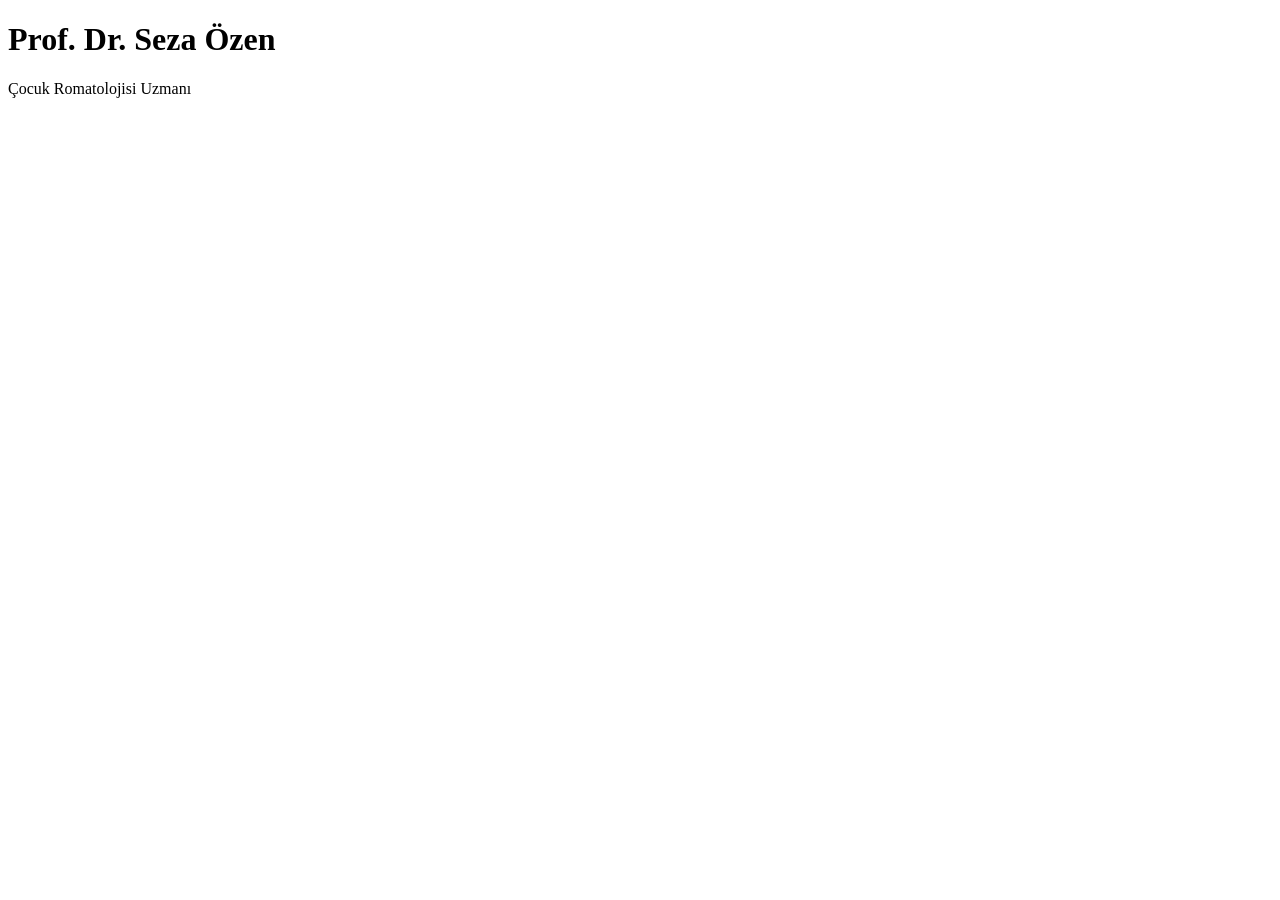
==== index.html @ f3073b83 "Rename index to index.html" ====
<!DOCTYPE html>
<html lang="tr">
<head>
  <meta charset="UTF-8">
  <meta name="viewport" content="width=device-width, initial-scale=1.0">
  <title>Prof. Dr. Seza Özen</title>
</head>
<body>
  <h1>Prof. Dr. Seza Özen</h1>
  <p>Çocuk Romatolojisi Uzmanı</p>
</body>
</html>
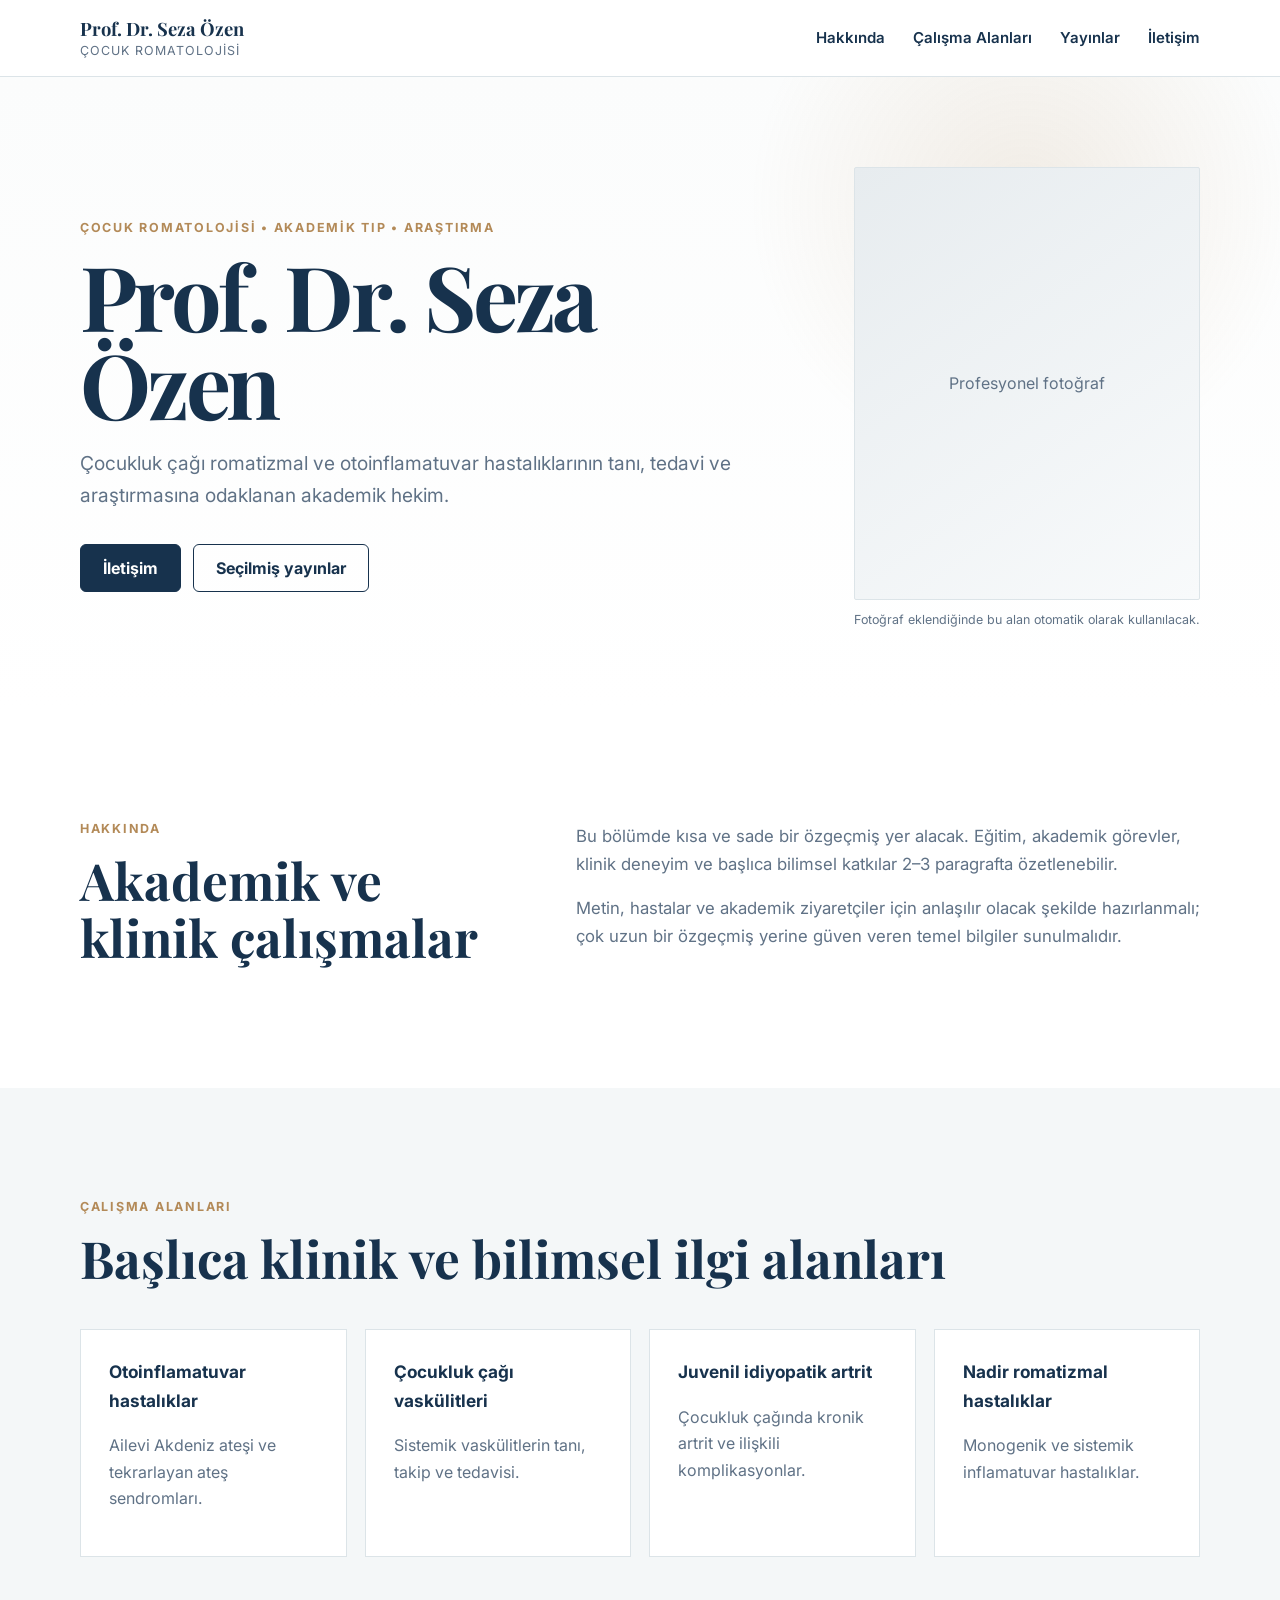
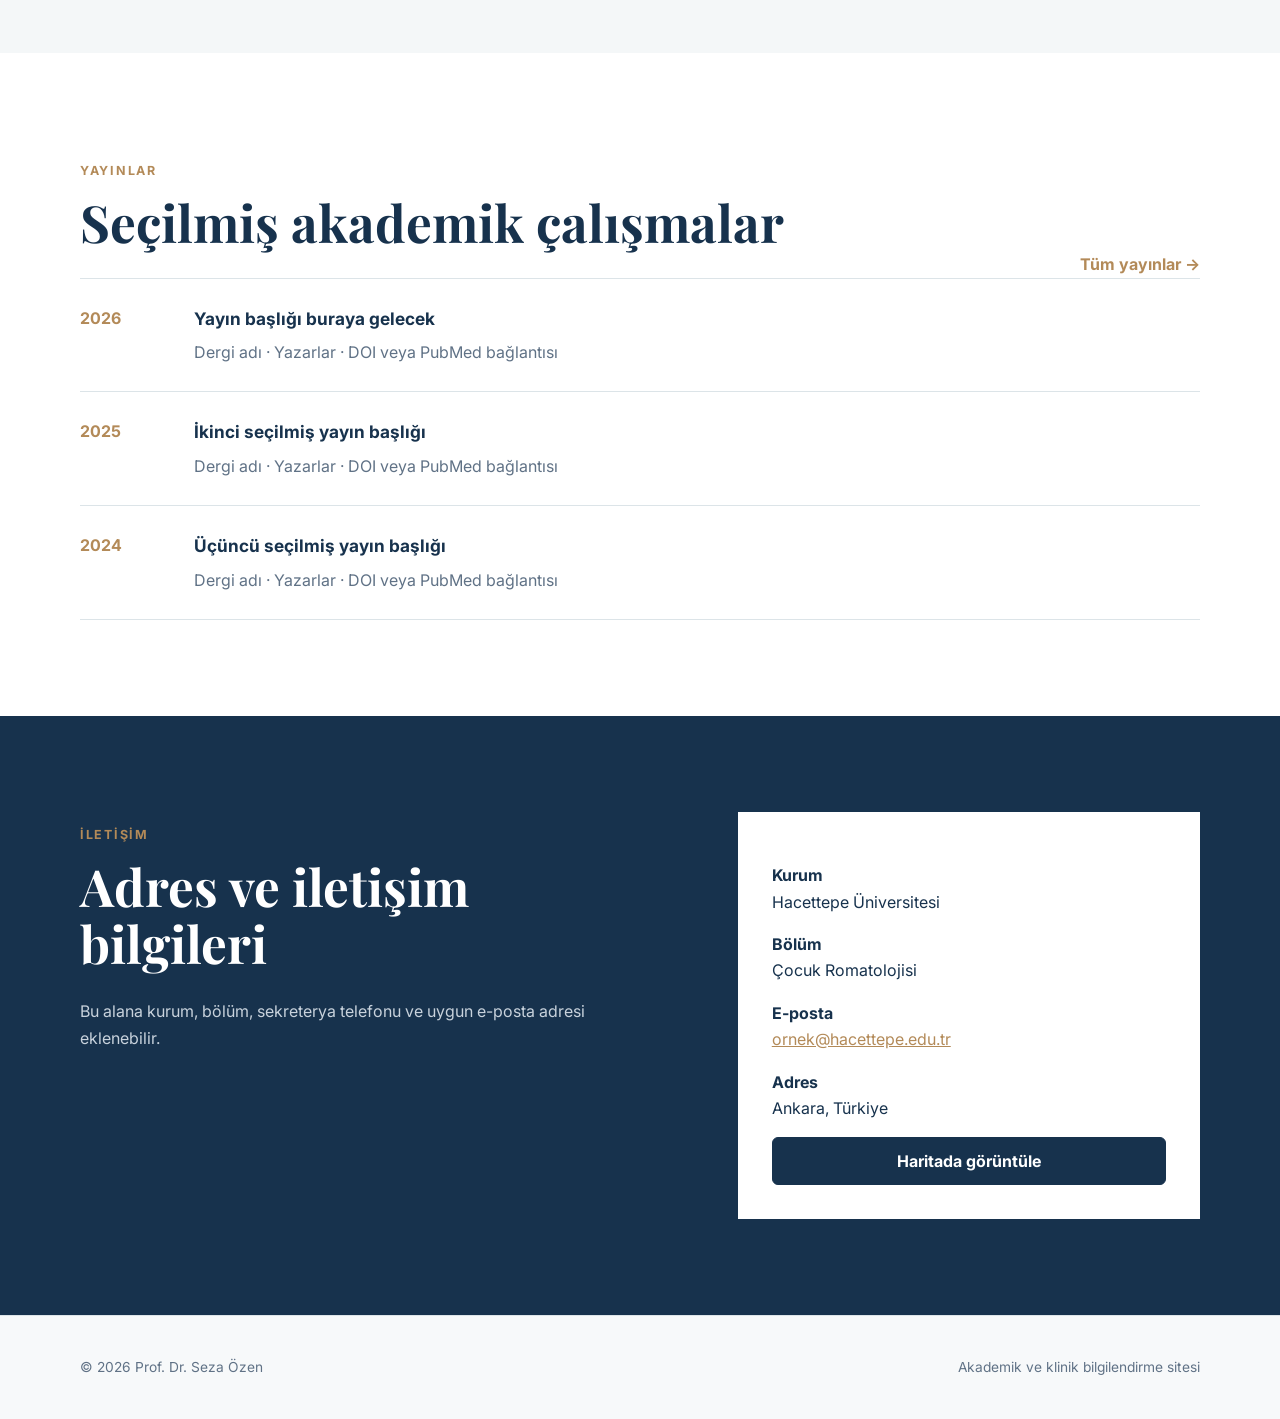
==== commit cfa40af1: "Add files via upload" ====
--- a/index.html
+++ b/index.html
@@ -1,12 +1,167 @@
 <!DOCTYPE html>
 <html lang="tr">
 <head>
-  <meta charset="UTF-8">
-  <meta name="viewport" content="width=device-width, initial-scale=1.0">
-  <title>Prof. Dr. Seza Özen</title>
+  <meta charset="UTF-8" />
+  <meta name="viewport" content="width=device-width, initial-scale=1.0" />
+  <meta name="description" content="Prof. Dr. Seza Özen - Çocuk Romatolojisi" />
+  <title>Prof. Dr. Seza Özen | Çocuk Romatolojisi</title>
+  <link rel="preconnect" href="https://fonts.googleapis.com">
+  <link rel="preconnect" href="https://fonts.gstatic.com" crossorigin>
+  <link href="https://fonts.googleapis.com/css2?family=Inter:wght@400;500;600;700&family=Playfair+Display:wght@600;700&display=swap" rel="stylesheet">
+  <link rel="stylesheet" href="style.css" />
 </head>
 <body>
-  <h1>Prof. Dr. Seza Özen</h1>
-  <p>Çocuk Romatolojisi Uzmanı</p>
+  <header class="site-header">
+    <div class="container nav-wrap">
+      <a class="brand" href="#top">
+        <span class="brand-name">Prof. Dr. Seza Özen</span>
+        <span class="brand-sub">Çocuk Romatolojisi</span>
+      </a>
+
+      <button class="menu-button" aria-label="Menüyü aç" aria-expanded="false">☰</button>
+
+      <nav class="main-nav" aria-label="Ana menü">
+        <a href="#hakkinda">Hakkında</a>
+        <a href="#alanlar">Çalışma Alanları</a>
+        <a href="#yayinlar">Yayınlar</a>
+        <a href="#iletisim">İletişim</a>
+      </nav>
+    </div>
+  </header>
+
+  <main id="top">
+    <section class="hero">
+      <div class="container hero-grid">
+        <div class="hero-copy">
+          <p class="eyebrow">Çocuk Romatolojisi • Akademik Tıp • Araştırma</p>
+          <h1>Prof. Dr. Seza Özen</h1>
+          <p class="lead">
+            Çocukluk çağı romatizmal ve otoinflamatuvar hastalıklarının tanı, tedavi ve araştırmasına odaklanan akademik hekim.
+          </p>
+          <div class="hero-actions">
+            <a class="button primary" href="#iletisim">İletişim</a>
+            <a class="button secondary" href="#yayinlar">Seçilmiş yayınlar</a>
+          </div>
+        </div>
+
+        <div class="portrait-card">
+          <div class="portrait-placeholder">
+            <span>Profesyonel fotoğraf</span>
+          </div>
+          <p class="photo-note">Fotoğraf eklendiğinde bu alan otomatik olarak kullanılacak.</p>
+        </div>
+      </div>
+    </section>
+
+    <section class="section" id="hakkinda">
+      <div class="container two-column">
+        <div>
+          <p class="section-label">Hakkında</p>
+          <h2>Akademik ve klinik çalışmalar</h2>
+        </div>
+        <div class="prose">
+          <p>
+            Bu bölümde kısa ve sade bir özgeçmiş yer alacak. Eğitim, akademik görevler,
+            klinik deneyim ve başlıca bilimsel katkılar 2–3 paragrafta özetlenebilir.
+          </p>
+          <p>
+            Metin, hastalar ve akademik ziyaretçiler için anlaşılır olacak şekilde hazırlanmalı;
+            çok uzun bir özgeçmiş yerine güven veren temel bilgiler sunulmalıdır.
+          </p>
+        </div>
+      </div>
+    </section>
+
+    <section class="section soft" id="alanlar">
+      <div class="container">
+        <p class="section-label">Çalışma Alanları</p>
+        <h2>Başlıca klinik ve bilimsel ilgi alanları</h2>
+
+        <div class="card-grid">
+          <article class="info-card">
+            <h3>Otoinflamatuvar hastalıklar</h3>
+            <p>Ailevi Akdeniz ateşi ve tekrarlayan ateş sendromları.</p>
+          </article>
+          <article class="info-card">
+            <h3>Çocukluk çağı vaskülitleri</h3>
+            <p>Sistemik vaskülitlerin tanı, takip ve tedavisi.</p>
+          </article>
+          <article class="info-card">
+            <h3>Juvenil idiyopatik artrit</h3>
+            <p>Çocukluk çağında kronik artrit ve ilişkili komplikasyonlar.</p>
+          </article>
+          <article class="info-card">
+            <h3>Nadir romatizmal hastalıklar</h3>
+            <p>Monogenik ve sistemik inflamatuvar hastalıklar.</p>
+          </article>
+        </div>
+      </div>
+    </section>
+
+    <section class="section" id="yayinlar">
+      <div class="container">
+        <div class="section-heading-row">
+          <div>
+            <p class="section-label">Yayınlar</p>
+            <h2>Seçilmiş akademik çalışmalar</h2>
+          </div>
+          <a class="text-link" href="#" aria-label="Tüm yayınlar bağlantısı">Tüm yayınlar →</a>
+        </div>
+
+        <div class="publication-list">
+          <article class="publication">
+            <p class="pub-year">2026</p>
+            <div>
+              <h3>Yayın başlığı buraya gelecek</h3>
+              <p>Dergi adı · Yazarlar · DOI veya PubMed bağlantısı</p>
+            </div>
+          </article>
+          <article class="publication">
+            <p class="pub-year">2025</p>
+            <div>
+              <h3>İkinci seçilmiş yayın başlığı</h3>
+              <p>Dergi adı · Yazarlar · DOI veya PubMed bağlantısı</p>
+            </div>
+          </article>
+          <article class="publication">
+            <p class="pub-year">2024</p>
+            <div>
+              <h3>Üçüncü seçilmiş yayın başlığı</h3>
+              <p>Dergi adı · Yazarlar · DOI veya PubMed bağlantısı</p>
+            </div>
+          </article>
+        </div>
+      </div>
+    </section>
+
+    <section class="section contact-section" id="iletisim">
+      <div class="container contact-grid">
+        <div>
+          <p class="section-label">İletişim</p>
+          <h2>Adres ve iletişim bilgileri</h2>
+          <p class="contact-intro">
+            Bu alana kurum, bölüm, sekreterya telefonu ve uygun e-posta adresi eklenebilir.
+          </p>
+        </div>
+
+        <div class="contact-card">
+          <p><strong>Kurum</strong><br>Hacettepe Üniversitesi</p>
+          <p><strong>Bölüm</strong><br>Çocuk Romatolojisi</p>
+          <p><strong>E-posta</strong><br><a href="mailto:ornek@hacettepe.edu.tr">ornek@hacettepe.edu.tr</a></p>
+          <p><strong>Adres</strong><br>Ankara, Türkiye</p>
+          <a class="button primary full" href="#">Haritada görüntüle</a>
+        </div>
+      </div>
+    </section>
+  </main>
+
+  <footer class="site-footer">
+    <div class="container footer-wrap">
+      <p>© <span id="year"></span> Prof. Dr. Seza Özen</p>
+      <p>Akademik ve klinik bilgilendirme sitesi</p>
+    </div>
+  </footer>
+
+  <script src="script.js"></script>
 </body>
 </html>
--- a/style.css
+++ b/style.css
@@ -0,0 +1,400 @@
+:root {
+  --ink: #17324d;
+  --muted: #607286;
+  --accent: #b38a58;
+  --surface: #f4f7f8;
+  --white: #ffffff;
+  --line: #dce4e8;
+  --max-width: 1120px;
+}
+
+* {
+  box-sizing: border-box;
+}
+
+html {
+  scroll-behavior: smooth;
+}
+
+body {
+  margin: 0;
+  color: var(--ink);
+  background: var(--white);
+  font-family: "Inter", sans-serif;
+  line-height: 1.65;
+}
+
+a {
+  color: inherit;
+}
+
+.container {
+  width: min(calc(100% - 40px), var(--max-width));
+  margin-inline: auto;
+}
+
+.site-header {
+  position: sticky;
+  top: 0;
+  z-index: 100;
+  background: rgba(255,255,255,.94);
+  border-bottom: 1px solid var(--line);
+  backdrop-filter: blur(12px);
+}
+
+.nav-wrap {
+  min-height: 76px;
+  display: flex;
+  align-items: center;
+  justify-content: space-between;
+  gap: 24px;
+}
+
+.brand {
+  text-decoration: none;
+  display: flex;
+  flex-direction: column;
+  line-height: 1.15;
+}
+
+.brand-name {
+  font-family: "Playfair Display", serif;
+  font-size: 1.15rem;
+  font-weight: 700;
+}
+
+.brand-sub {
+  margin-top: 5px;
+  color: var(--muted);
+  font-size: .78rem;
+  letter-spacing: .08em;
+  text-transform: uppercase;
+}
+
+.main-nav {
+  display: flex;
+  gap: 28px;
+}
+
+.main-nav a {
+  text-decoration: none;
+  font-size: .94rem;
+  font-weight: 600;
+}
+
+.main-nav a:hover {
+  color: var(--accent);
+}
+
+.menu-button {
+  display: none;
+  border: 0;
+  background: transparent;
+  color: var(--ink);
+  font-size: 1.5rem;
+  cursor: pointer;
+}
+
+.hero {
+  padding: 90px 0 80px;
+  background:
+    radial-gradient(circle at 80% 20%, rgba(179,138,88,.14), transparent 24%),
+    linear-gradient(180deg, #fbfcfc 0%, #ffffff 100%);
+}
+
+.hero-grid {
+  display: grid;
+  grid-template-columns: 1.3fr .7fr;
+  align-items: center;
+  gap: 72px;
+}
+
+.eyebrow,
+.section-label {
+  color: var(--accent);
+  font-weight: 700;
+  font-size: .78rem;
+  letter-spacing: .14em;
+  text-transform: uppercase;
+}
+
+h1, h2, h3 {
+  margin-top: 0;
+}
+
+h1, h2 {
+  font-family: "Playfair Display", serif;
+}
+
+h1 {
+  max-width: 750px;
+  margin-bottom: 22px;
+  font-size: clamp(3rem, 7vw, 5.8rem);
+  line-height: .98;
+  letter-spacing: -.04em;
+}
+
+h2 {
+  margin-bottom: 26px;
+  font-size: clamp(2rem, 4vw, 3.2rem);
+  line-height: 1.12;
+}
+
+h3 {
+  font-size: 1.08rem;
+}
+
+.lead {
+  max-width: 700px;
+  color: var(--muted);
+  font-size: 1.2rem;
+}
+
+.hero-actions {
+  display: flex;
+  flex-wrap: wrap;
+  gap: 12px;
+  margin-top: 32px;
+}
+
+.button {
+  display: inline-flex;
+  align-items: center;
+  justify-content: center;
+  min-height: 48px;
+  padding: 0 22px;
+  border: 1px solid var(--ink);
+  border-radius: 6px;
+  text-decoration: none;
+  font-weight: 700;
+}
+
+.button.primary {
+  color: var(--white);
+  background: var(--ink);
+}
+
+.button.secondary {
+  background: transparent;
+}
+
+.button:hover {
+  transform: translateY(-1px);
+}
+
+.button.full {
+  width: 100%;
+}
+
+.portrait-card {
+  max-width: 360px;
+  margin-left: auto;
+}
+
+.portrait-placeholder {
+  aspect-ratio: 4 / 5;
+  display: grid;
+  place-items: center;
+  color: var(--muted);
+  background:
+    linear-gradient(145deg, #e7ecef, #f8fafb);
+  border: 1px solid var(--line);
+  border-radius: 2px;
+}
+
+.photo-note {
+  margin: 10px 0 0;
+  color: var(--muted);
+  font-size: .78rem;
+}
+
+.section {
+  padding: 96px 0;
+}
+
+.section.soft {
+  background: var(--surface);
+}
+
+.two-column {
+  display: grid;
+  grid-template-columns: .8fr 1.2fr;
+  gap: 80px;
+}
+
+.prose {
+  color: var(--muted);
+  font-size: 1.05rem;
+}
+
+.card-grid {
+  display: grid;
+  grid-template-columns: repeat(4, 1fr);
+  gap: 18px;
+  margin-top: 42px;
+}
+
+.info-card {
+  min-height: 220px;
+  padding: 28px;
+  background: var(--white);
+  border: 1px solid var(--line);
+}
+
+.info-card p {
+  color: var(--muted);
+}
+
+.section-heading-row {
+  display: flex;
+  align-items: end;
+  justify-content: space-between;
+  gap: 24px;
+}
+
+.text-link {
+  color: var(--accent);
+  font-weight: 700;
+  text-decoration: none;
+}
+
+.publication-list {
+  border-top: 1px solid var(--line);
+}
+
+.publication {
+  display: grid;
+  grid-template-columns: 90px 1fr;
+  gap: 24px;
+  padding: 26px 0;
+  border-bottom: 1px solid var(--line);
+}
+
+.publication h3 {
+  margin-bottom: 6px;
+}
+
+.publication p {
+  margin: 0;
+  color: var(--muted);
+}
+
+.pub-year {
+  color: var(--accent) !important;
+  font-weight: 700;
+}
+
+.contact-section {
+  background: var(--ink);
+  color: var(--white);
+}
+
+.contact-grid {
+  display: grid;
+  grid-template-columns: 1fr .8fr;
+  gap: 80px;
+  align-items: start;
+}
+
+.contact-intro {
+  max-width: 600px;
+  color: #c8d2dc;
+}
+
+.contact-card {
+  padding: 34px;
+  color: var(--ink);
+  background: var(--white);
+}
+
+.contact-card a:not(.button) {
+  color: var(--accent);
+}
+
+.site-footer {
+  padding: 26px 0;
+  color: var(--muted);
+  background: #f7f9fa;
+  border-top: 1px solid var(--line);
+  font-size: .86rem;
+}
+
+.footer-wrap {
+  display: flex;
+  justify-content: space-between;
+  gap: 20px;
+}
+
+@media (max-width: 860px) {
+  .menu-button {
+    display: block;
+  }
+
+  .main-nav {
+    position: absolute;
+    top: 76px;
+    left: 0;
+    right: 0;
+    display: none;
+    flex-direction: column;
+    gap: 0;
+    padding: 12px 20px 20px;
+    background: var(--white);
+    border-bottom: 1px solid var(--line);
+  }
+
+  .main-nav.open {
+    display: flex;
+  }
+
+  .main-nav a {
+    padding: 12px 0;
+  }
+
+  .hero-grid,
+  .two-column,
+  .contact-grid {
+    grid-template-columns: 1fr;
+    gap: 42px;
+  }
+
+  .portrait-card {
+    width: 100%;
+    max-width: 420px;
+    margin: 0;
+  }
+
+  .card-grid {
+    grid-template-columns: repeat(2, 1fr);
+  }
+}
+
+@media (max-width: 560px) {
+  .container {
+    width: min(calc(100% - 28px), var(--max-width));
+  }
+
+  .hero,
+  .section {
+    padding: 68px 0;
+  }
+
+  h1 {
+    font-size: 3.1rem;
+  }
+
+  .card-grid {
+    grid-template-columns: 1fr;
+  }
+
+  .section-heading-row,
+  .footer-wrap {
+    align-items: flex-start;
+    flex-direction: column;
+  }
+
+  .publication {
+    grid-template-columns: 1fr;
+    gap: 8px;
+  }
+}
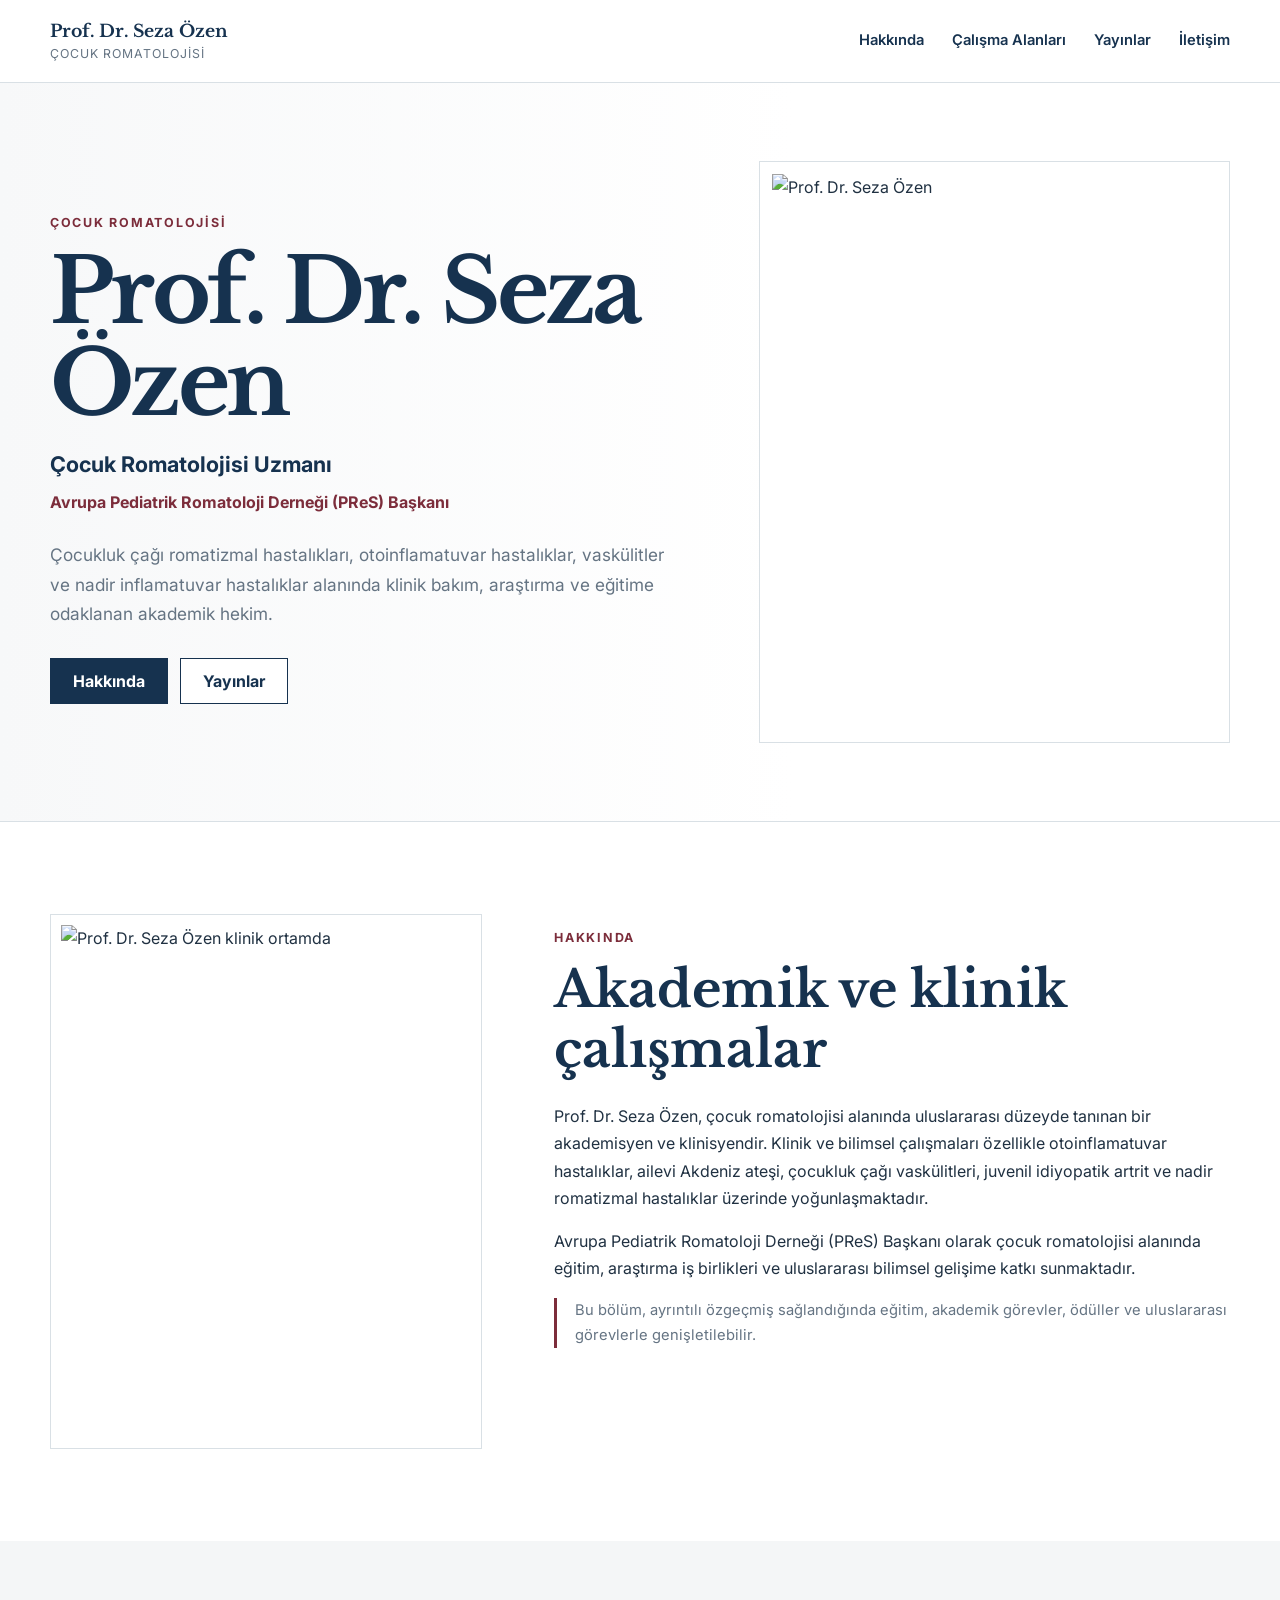
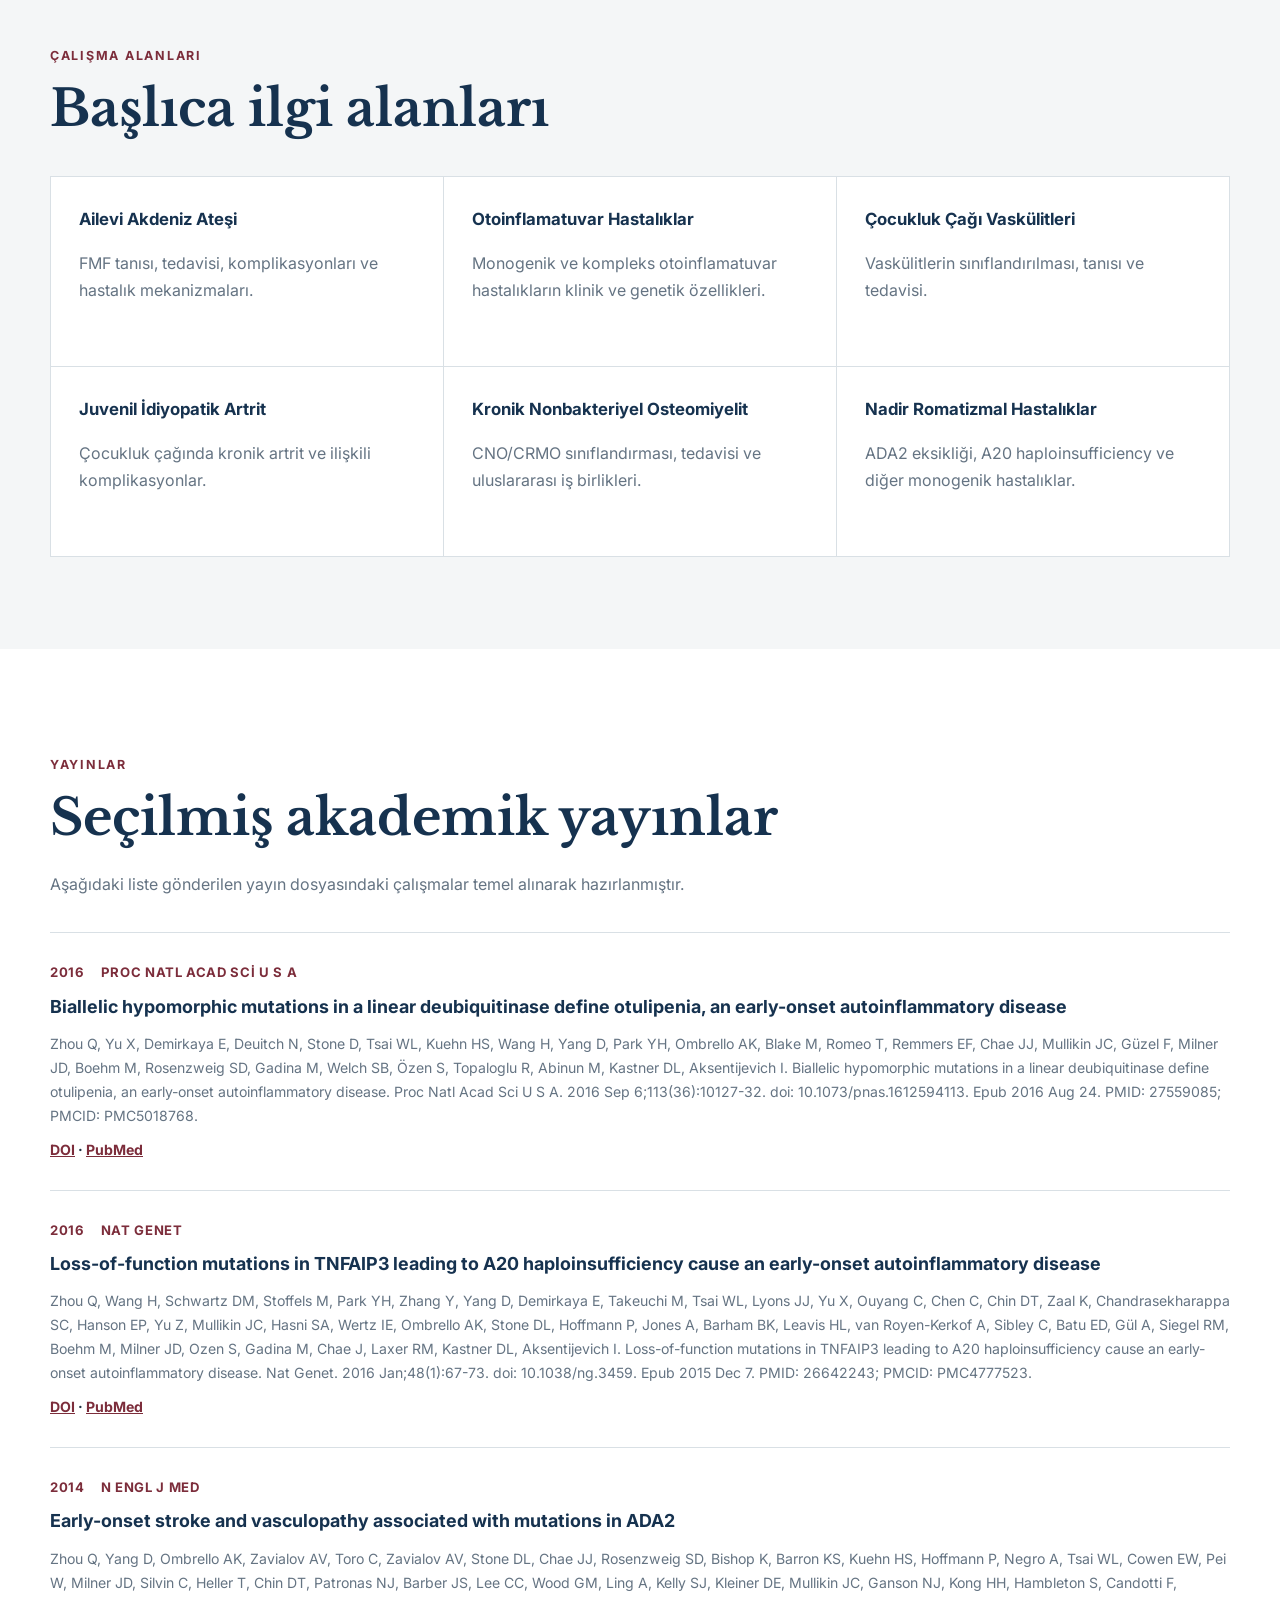
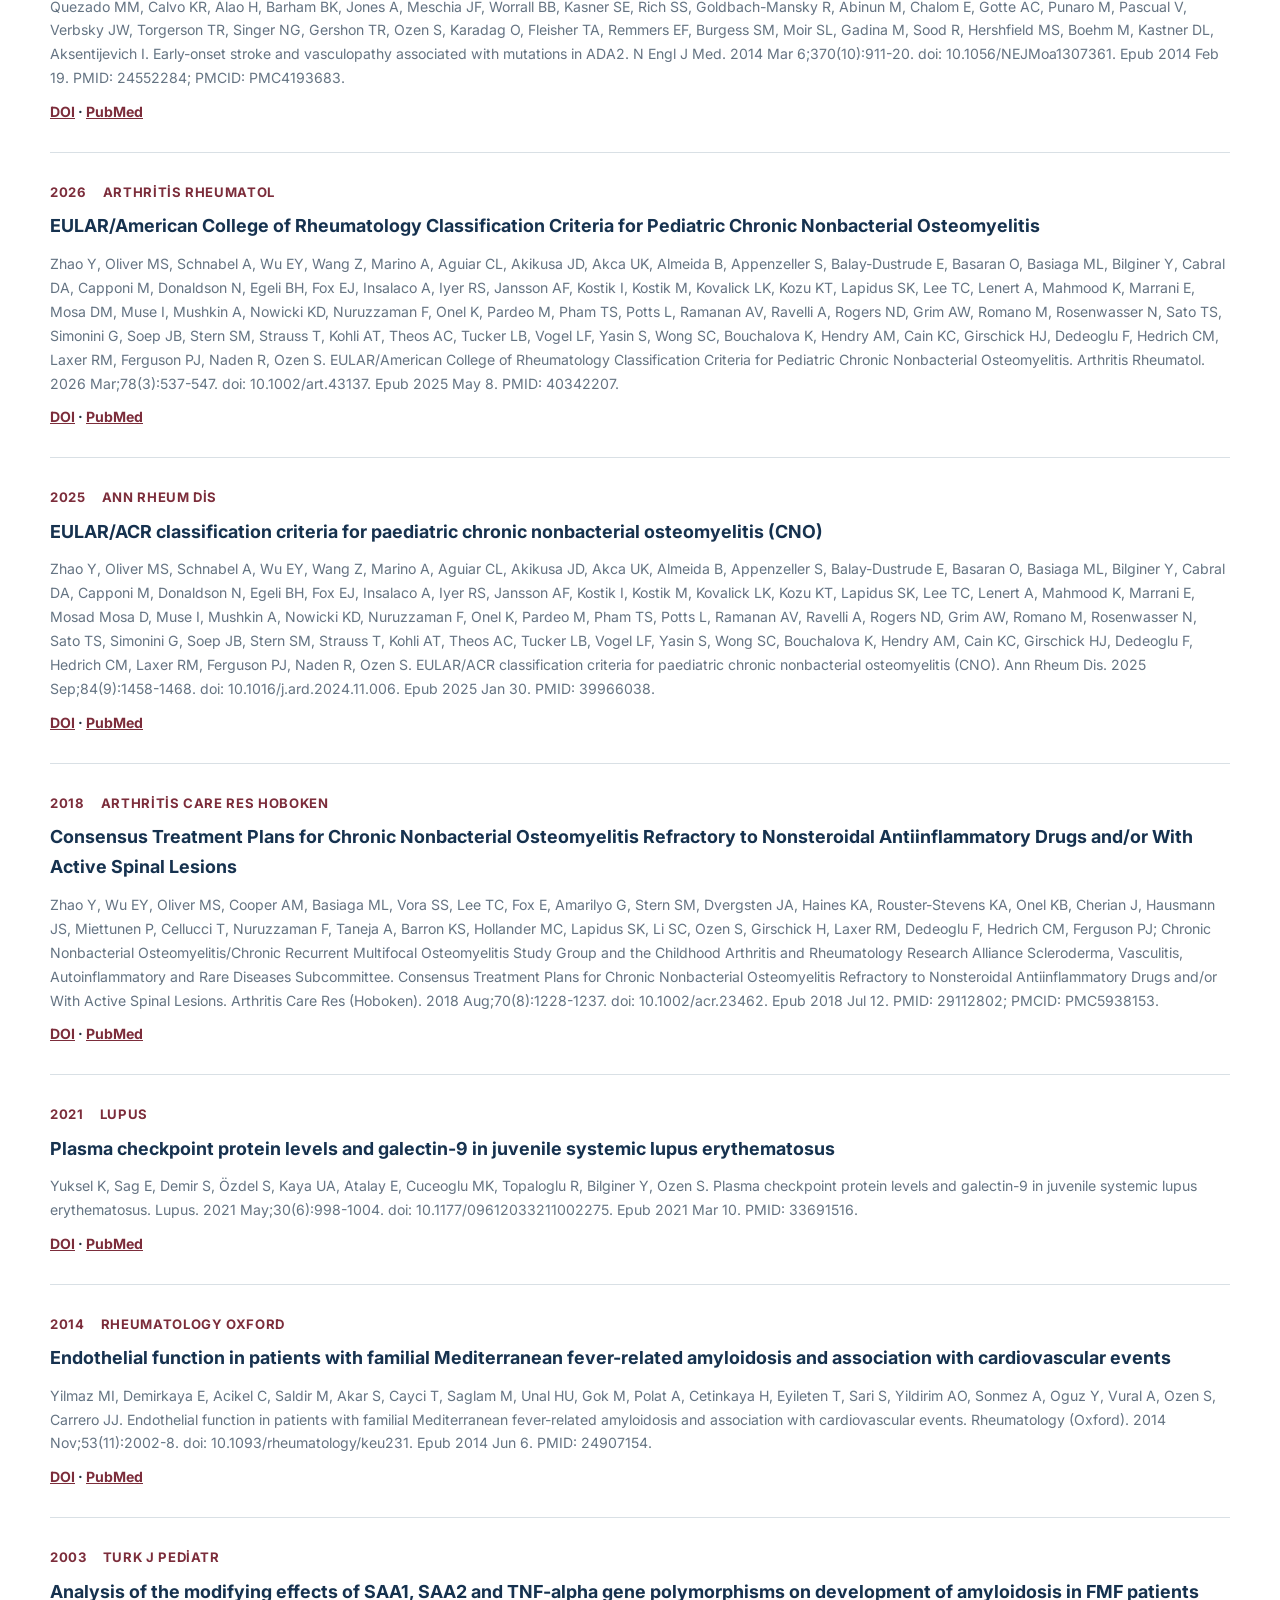
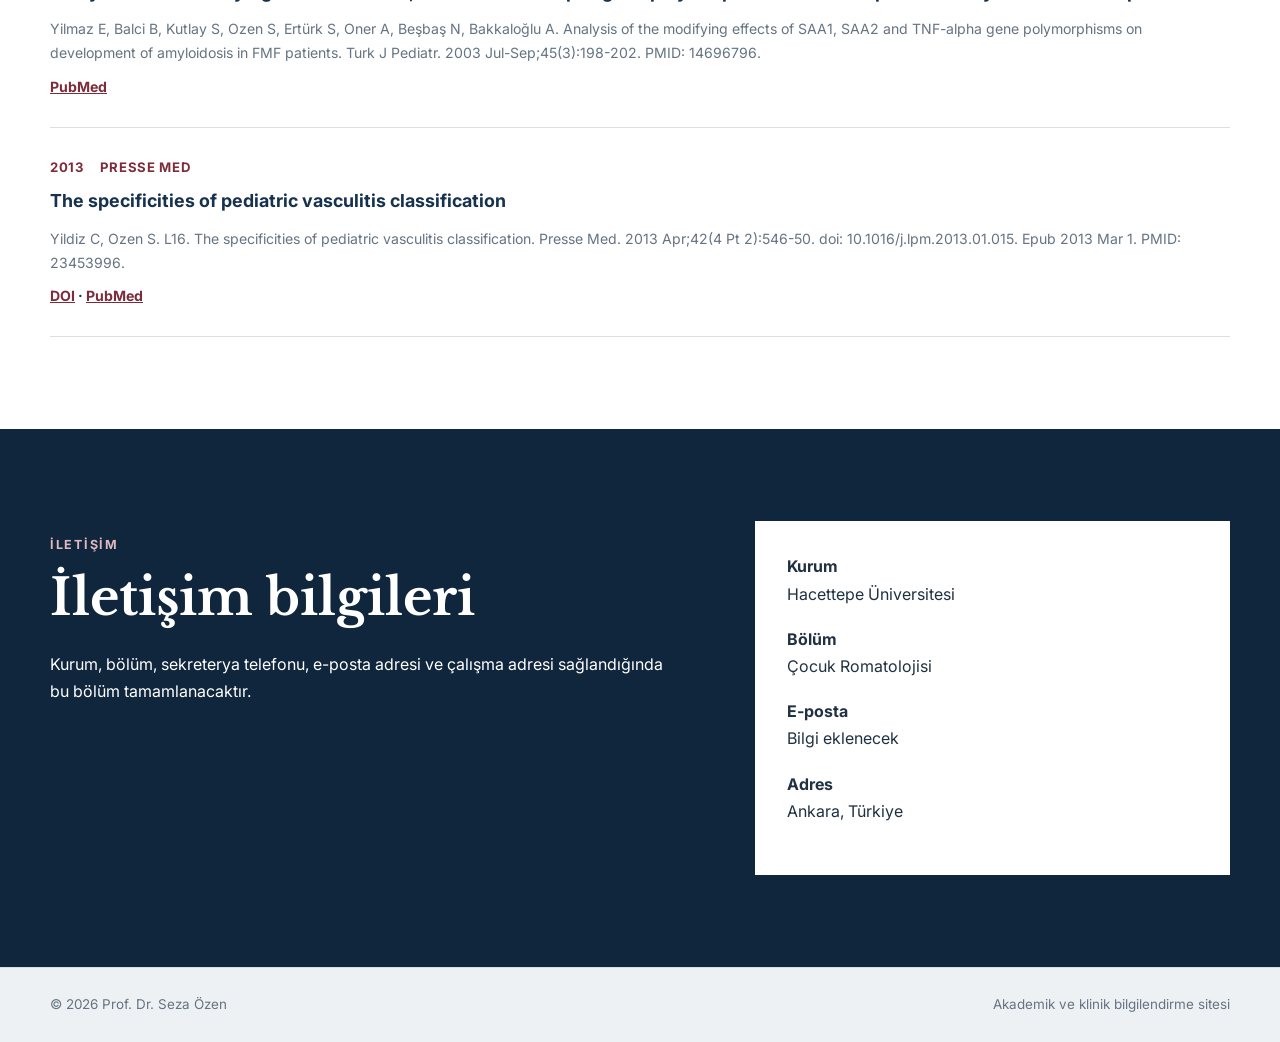
==== commit 9648be67: "Add files via upload" ====
--- a/index.html
+++ b/index.html
@@ -1,26 +1,23 @@
 <!DOCTYPE html>
 <html lang="tr">
 <head>
-  <meta charset="UTF-8" />
-  <meta name="viewport" content="width=device-width, initial-scale=1.0" />
-  <meta name="description" content="Prof. Dr. Seza Özen - Çocuk Romatolojisi" />
-  <title>Prof. Dr. Seza Özen | Çocuk Romatolojisi</title>
+  <meta charset="UTF-8">
+  <meta name="viewport" content="width=device-width, initial-scale=1.0">
+  <meta name="description" content="Prof. Dr. Seza Özen - Çocuk Romatolojisi Uzmanı ve Avrupa Pediatrik Romatoloji Derneği (PReS) Başkanı.">
+  <title>Prof. Dr. Seza Özen</title>
   <link rel="preconnect" href="https://fonts.googleapis.com">
   <link rel="preconnect" href="https://fonts.gstatic.com" crossorigin>
-  <link href="https://fonts.googleapis.com/css2?family=Inter:wght@400;500;600;700&family=Playfair+Display:wght@600;700&display=swap" rel="stylesheet">
-  <link rel="stylesheet" href="style.css" />
+  <link href="https://fonts.googleapis.com/css2?family=Inter:wght@400;500;600;700&family=Libre+Baskerville:wght@400;700&display=swap" rel="stylesheet">
+  <link rel="stylesheet" href="style.css">
 </head>
 <body>
   <header class="site-header">
-    <div class="container nav-wrap">
-      <a class="brand" href="#top">
-        <span class="brand-name">Prof. Dr. Seza Özen</span>
-        <span class="brand-sub">Çocuk Romatolojisi</span>
+    <div class="container header-inner">
+      <a class="site-name" href="#top">
+        <strong>Prof. Dr. Seza Özen</strong>
+        <span>Çocuk Romatolojisi</span>
       </a>
-
-      <button class="menu-button" aria-label="Menüyü aç" aria-expanded="false">☰</button>
-
-      <nav class="main-nav" aria-label="Ana menü">
+      <nav class="nav" aria-label="Ana menü">
         <a href="#hakkinda">Hakkında</a>
         <a href="#alanlar">Çalışma Alanları</a>
         <a href="#yayinlar">Yayınlar</a>
@@ -33,135 +30,207 @@
     <section class="hero">
       <div class="container hero-grid">
         <div class="hero-copy">
-          <p class="eyebrow">Çocuk Romatolojisi • Akademik Tıp • Araştırma</p>
+          <p class="kicker">Çocuk Romatolojisi</p>
           <h1>Prof. Dr. Seza Özen</h1>
-          <p class="lead">
-            Çocukluk çağı romatizmal ve otoinflamatuvar hastalıklarının tanı, tedavi ve araştırmasına odaklanan akademik hekim.
-          </p>
-          <div class="hero-actions">
-            <a class="button primary" href="#iletisim">İletişim</a>
-            <a class="button secondary" href="#yayinlar">Seçilmiş yayınlar</a>
+          <p class="hero-title">Çocuk Romatolojisi Uzmanı</p>
+          <p class="hero-role">Avrupa Pediatrik Romatoloji Derneği (PReS) Başkanı</p>
+          <p class="hero-text">
+            Çocukluk çağı romatizmal hastalıkları, otoinflamatuvar hastalıklar,
+            vaskülitler ve nadir inflamatuvar hastalıklar alanında klinik bakım,
+            araştırma ve eğitime odaklanan akademik hekim.
+          </p>
+          <div class="hero-links">
+            <a class="button primary" href="#hakkinda">Hakkında</a>
+            <a class="button secondary" href="#yayinlar">Yayınlar</a>
           </div>
         </div>
-
-        <div class="portrait-card">
-          <div class="portrait-placeholder">
-            <span>Profesyonel fotoğraf</span>
-          </div>
-          <p class="photo-note">Fotoğraf eklendiğinde bu alan otomatik olarak kullanılacak.</p>
+        <div class="hero-image-wrap">
+          <img src="assets/seza-ozen-portrait.jpg" alt="Prof. Dr. Seza Özen" class="hero-image">
         </div>
       </div>
     </section>
 
     <section class="section" id="hakkinda">
-      <div class="container two-column">
+      <div class="container about-grid">
+        <div class="about-image-wrap">
+          <img src="assets/seza-ozen-about.jpg" alt="Prof. Dr. Seza Özen klinik ortamda" class="about-image">
+        </div>
         <div>
           <p class="section-label">Hakkında</p>
           <h2>Akademik ve klinik çalışmalar</h2>
-        </div>
-        <div class="prose">
           <p>
-            Bu bölümde kısa ve sade bir özgeçmiş yer alacak. Eğitim, akademik görevler,
-            klinik deneyim ve başlıca bilimsel katkılar 2–3 paragrafta özetlenebilir.
+            Prof. Dr. Seza Özen, çocuk romatolojisi alanında uluslararası düzeyde
+            tanınan bir akademisyen ve klinisyendir. Klinik ve bilimsel çalışmaları
+            özellikle otoinflamatuvar hastalıklar, ailevi Akdeniz ateşi, çocukluk
+            çağı vaskülitleri, juvenil idiyopatik artrit ve nadir romatizmal
+            hastalıklar üzerinde yoğunlaşmaktadır.
           </p>
           <p>
-            Metin, hastalar ve akademik ziyaretçiler için anlaşılır olacak şekilde hazırlanmalı;
-            çok uzun bir özgeçmiş yerine güven veren temel bilgiler sunulmalıdır.
-          </p>
-        </div>
-      </div>
-    </section>
-
-    <section class="section soft" id="alanlar">
+            Avrupa Pediatrik Romatoloji Derneği (PReS) Başkanı olarak çocuk
+            romatolojisi alanında eğitim, araştırma iş birlikleri ve uluslararası
+            bilimsel gelişime katkı sunmaktadır.
+          </p>
+          <p class="note">
+            Bu bölüm, ayrıntılı özgeçmiş sağlandığında eğitim, akademik görevler,
+            ödüller ve uluslararası görevlerle genişletilebilir.
+          </p>
+        </div>
+      </div>
+    </section>
+
+    <section class="section muted" id="alanlar">
       <div class="container">
         <p class="section-label">Çalışma Alanları</p>
-        <h2>Başlıca klinik ve bilimsel ilgi alanları</h2>
-
-        <div class="card-grid">
-          <article class="info-card">
-            <h3>Otoinflamatuvar hastalıklar</h3>
-            <p>Ailevi Akdeniz ateşi ve tekrarlayan ateş sendromları.</p>
-          </article>
-          <article class="info-card">
-            <h3>Çocukluk çağı vaskülitleri</h3>
-            <p>Sistemik vaskülitlerin tanı, takip ve tedavisi.</p>
-          </article>
-          <article class="info-card">
-            <h3>Juvenil idiyopatik artrit</h3>
-            <p>Çocukluk çağında kronik artrit ve ilişkili komplikasyonlar.</p>
-          </article>
-          <article class="info-card">
-            <h3>Nadir romatizmal hastalıklar</h3>
-            <p>Monogenik ve sistemik inflamatuvar hastalıklar.</p>
-          </article>
+        <h2>Başlıca ilgi alanları</h2>
+        <div class="areas-grid">
+          <article><h3>Ailevi Akdeniz Ateşi</h3><p>FMF tanısı, tedavisi, komplikasyonları ve hastalık mekanizmaları.</p></article>
+          <article><h3>Otoinflamatuvar Hastalıklar</h3><p>Monogenik ve kompleks otoinflamatuvar hastalıkların klinik ve genetik özellikleri.</p></article>
+          <article><h3>Çocukluk Çağı Vaskülitleri</h3><p>Vaskülitlerin sınıflandırılması, tanısı ve tedavisi.</p></article>
+          <article><h3>Juvenil İdiyopatik Artrit</h3><p>Çocukluk çağında kronik artrit ve ilişkili komplikasyonlar.</p></article>
+          <article><h3>Kronik Nonbakteriyel Osteomiyelit</h3><p>CNO/CRMO sınıflandırması, tedavisi ve uluslararası iş birlikleri.</p></article>
+          <article><h3>Nadir Romatizmal Hastalıklar</h3><p>ADA2 eksikliği, A20 haploinsufficiency ve diğer monogenik hastalıklar.</p></article>
         </div>
       </div>
     </section>
 
     <section class="section" id="yayinlar">
       <div class="container">
-        <div class="section-heading-row">
-          <div>
-            <p class="section-label">Yayınlar</p>
-            <h2>Seçilmiş akademik çalışmalar</h2>
-          </div>
-          <a class="text-link" href="#" aria-label="Tüm yayınlar bağlantısı">Tüm yayınlar →</a>
-        </div>
-
-        <div class="publication-list">
-          <article class="publication">
-            <p class="pub-year">2026</p>
-            <div>
-              <h3>Yayın başlığı buraya gelecek</h3>
-              <p>Dergi adı · Yazarlar · DOI veya PubMed bağlantısı</p>
-            </div>
-          </article>
-          <article class="publication">
-            <p class="pub-year">2025</p>
-            <div>
-              <h3>İkinci seçilmiş yayın başlığı</h3>
-              <p>Dergi adı · Yazarlar · DOI veya PubMed bağlantısı</p>
-            </div>
-          </article>
-          <article class="publication">
-            <p class="pub-year">2024</p>
-            <div>
-              <h3>Üçüncü seçilmiş yayın başlığı</h3>
-              <p>Dergi adı · Yazarlar · DOI veya PubMed bağlantısı</p>
-            </div>
-          </article>
-        </div>
-      </div>
-    </section>
-
-    <section class="section contact-section" id="iletisim">
+        <p class="section-label">Yayınlar</p>
+        <h2>Seçilmiş akademik yayınlar</h2>
+        <p class="section-intro">
+          Aşağıdaki liste gönderilen yayın dosyasındaki çalışmalar temel alınarak hazırlanmıştır.
+        </p>
+        <div class="publications">
+          
+      <article class="publication">
+        <div class="publication-meta">
+          <span>2016</span>
+          <span>Proc Natl Acad Sci U S A</span>
+        </div>
+        <h3>Biallelic hypomorphic mutations in a linear deubiquitinase define otulipenia, an early-onset autoinflammatory disease</h3>
+        <p class="publication-citation">Zhou Q, Yu X, Demirkaya E, Deuitch N, Stone D, Tsai WL, Kuehn HS, Wang H, Yang D, Park YH, Ombrello AK, Blake M, Romeo T, Remmers EF, Chae JJ, Mullikin JC, Güzel F, Milner JD, Boehm M, Rosenzweig SD, Gadina M, Welch SB, Özen S, Topaloglu R, Abinun M, Kastner DL, Aksentijevich I. Biallelic hypomorphic mutations in a linear deubiquitinase define otulipenia, an early-onset autoinflammatory disease. Proc Natl Acad Sci U S A. 2016 Sep 6;113(36):10127-32. doi: 10.1073/pnas.1612594113. Epub 2016 Aug 24. PMID: 27559085; PMCID: PMC5018768.</p>
+        <p class="publication-links"><a href="https://doi.org/10.1073/pnas.1612594113" target="_blank" rel="noopener">DOI</a> · <a href="https://pubmed.ncbi.nlm.nih.gov/27559085/" target="_blank" rel="noopener">PubMed</a></p>
+      </article>
+    
+      <article class="publication">
+        <div class="publication-meta">
+          <span>2016</span>
+          <span>Nat Genet</span>
+        </div>
+        <h3>Loss-of-function mutations in TNFAIP3 leading to A20 haploinsufficiency cause an early-onset autoinflammatory disease</h3>
+        <p class="publication-citation">Zhou Q, Wang H, Schwartz DM, Stoffels M, Park YH, Zhang Y, Yang D, Demirkaya E, Takeuchi M, Tsai WL, Lyons JJ, Yu X, Ouyang C, Chen C, Chin DT, Zaal K, Chandrasekharappa SC, Hanson EP, Yu Z, Mullikin JC, Hasni SA, Wertz IE, Ombrello AK, Stone DL, Hoffmann P, Jones A, Barham BK, Leavis HL, van Royen-Kerkof A, Sibley C, Batu ED, Gül A, Siegel RM, Boehm M, Milner JD, Ozen S, Gadina M, Chae J, Laxer RM, Kastner DL, Aksentijevich I. Loss-of-function mutations in TNFAIP3 leading to A20 haploinsufficiency cause an early-onset autoinflammatory disease. Nat Genet. 2016 Jan;48(1):67-73. doi: 10.1038/ng.3459. Epub 2015 Dec 7. PMID: 26642243; PMCID: PMC4777523.</p>
+        <p class="publication-links"><a href="https://doi.org/10.1038/ng.3459" target="_blank" rel="noopener">DOI</a> · <a href="https://pubmed.ncbi.nlm.nih.gov/26642243/" target="_blank" rel="noopener">PubMed</a></p>
+      </article>
+    
+      <article class="publication">
+        <div class="publication-meta">
+          <span>2014</span>
+          <span>N Engl J Med</span>
+        </div>
+        <h3>Early-onset stroke and vasculopathy associated with mutations in ADA2</h3>
+        <p class="publication-citation">Zhou Q, Yang D, Ombrello AK, Zavialov AV, Toro C, Zavialov AV, Stone DL, Chae JJ, Rosenzweig SD, Bishop K, Barron KS, Kuehn HS, Hoffmann P, Negro A, Tsai WL, Cowen EW, Pei W, Milner JD, Silvin C, Heller T, Chin DT, Patronas NJ, Barber JS, Lee CC, Wood GM, Ling A, Kelly SJ, Kleiner DE, Mullikin JC, Ganson NJ, Kong HH, Hambleton S, Candotti F, Quezado MM, Calvo KR, Alao H, Barham BK, Jones A, Meschia JF, Worrall BB, Kasner SE, Rich SS, Goldbach-Mansky R, Abinun M, Chalom E, Gotte AC, Punaro M, Pascual V, Verbsky JW, Torgerson TR, Singer NG, Gershon TR, Ozen S, Karadag O, Fleisher TA, Remmers EF, Burgess SM, Moir SL, Gadina M, Sood R, Hershfield MS, Boehm M, Kastner DL, Aksentijevich I. Early-onset stroke and vasculopathy associated with mutations in ADA2. N Engl J Med. 2014 Mar 6;370(10):911-20. doi: 10.1056/NEJMoa1307361. Epub 2014 Feb 19. PMID: 24552284; PMCID: PMC4193683.</p>
+        <p class="publication-links"><a href="https://doi.org/10.1056/NEJMoa1307361" target="_blank" rel="noopener">DOI</a> · <a href="https://pubmed.ncbi.nlm.nih.gov/24552284/" target="_blank" rel="noopener">PubMed</a></p>
+      </article>
+    
+      <article class="publication">
+        <div class="publication-meta">
+          <span>2026</span>
+          <span>Arthritis Rheumatol</span>
+        </div>
+        <h3>EULAR/American College of Rheumatology Classification Criteria for Pediatric Chronic Nonbacterial Osteomyelitis</h3>
+        <p class="publication-citation">Zhao Y, Oliver MS, Schnabel A, Wu EY, Wang Z, Marino A, Aguiar CL, Akikusa JD, Akca UK, Almeida B, Appenzeller S, Balay-Dustrude E, Basaran O, Basiaga ML, Bilginer Y, Cabral DA, Capponi M, Donaldson N, Egeli BH, Fox EJ, Insalaco A, Iyer RS, Jansson AF, Kostik I, Kostik M, Kovalick LK, Kozu KT, Lapidus SK, Lee TC, Lenert A, Mahmood K, Marrani E, Mosa DM, Muse I, Mushkin A, Nowicki KD, Nuruzzaman F, Onel K, Pardeo M, Pham TS, Potts L, Ramanan AV, Ravelli A, Rogers ND, Grim AW, Romano M, Rosenwasser N, Sato TS, Simonini G, Soep JB, Stern SM, Strauss T, Kohli AT, Theos AC, Tucker LB, Vogel LF, Yasin S, Wong SC, Bouchalova K, Hendry AM, Cain KC, Girschick HJ, Dedeoglu F, Hedrich CM, Laxer RM, Ferguson PJ, Naden R, Ozen S. EULAR/American College of Rheumatology Classification Criteria for Pediatric Chronic Nonbacterial Osteomyelitis. Arthritis Rheumatol. 2026 Mar;78(3):537-547. doi: 10.1002/art.43137. Epub 2025 May 8. PMID: 40342207.</p>
+        <p class="publication-links"><a href="https://doi.org/10.1002/art.43137" target="_blank" rel="noopener">DOI</a> · <a href="https://pubmed.ncbi.nlm.nih.gov/40342207/" target="_blank" rel="noopener">PubMed</a></p>
+      </article>
+    
+      <article class="publication">
+        <div class="publication-meta">
+          <span>2025</span>
+          <span>Ann Rheum Dis</span>
+        </div>
+        <h3>EULAR/ACR classification criteria for paediatric chronic nonbacterial osteomyelitis (CNO)</h3>
+        <p class="publication-citation">Zhao Y, Oliver MS, Schnabel A, Wu EY, Wang Z, Marino A, Aguiar CL, Akikusa JD, Akca UK, Almeida B, Appenzeller S, Balay-Dustrude E, Basaran O, Basiaga ML, Bilginer Y, Cabral DA, Capponi M, Donaldson N, Egeli BH, Fox EJ, Insalaco A, Iyer RS, Jansson AF, Kostik I, Kostik M, Kovalick LK, Kozu KT, Lapidus SK, Lee TC, Lenert A, Mahmood K, Marrani E, Mosad Mosa D, Muse I, Mushkin A, Nowicki KD, Nuruzzaman F, Onel K, Pardeo M, Pham TS, Potts L, Ramanan AV, Ravelli A, Rogers ND, Grim AW, Romano M, Rosenwasser N, Sato TS, Simonini G, Soep JB, Stern SM, Strauss T, Kohli AT, Theos AC, Tucker LB, Vogel LF, Yasin S, Wong SC, Bouchalova K, Hendry AM, Cain KC, Girschick HJ, Dedeoglu F, Hedrich CM, Laxer RM, Ferguson PJ, Naden R, Ozen S. EULAR/ACR classification criteria for paediatric chronic nonbacterial osteomyelitis (CNO). Ann Rheum Dis. 2025 Sep;84(9):1458-1468. doi: 10.1016/j.ard.2024.11.006. Epub 2025 Jan 30. PMID: 39966038.</p>
+        <p class="publication-links"><a href="https://doi.org/10.1016/j.ard.2024.11.006" target="_blank" rel="noopener">DOI</a> · <a href="https://pubmed.ncbi.nlm.nih.gov/39966038/" target="_blank" rel="noopener">PubMed</a></p>
+      </article>
+    
+      <article class="publication">
+        <div class="publication-meta">
+          <span>2018</span>
+          <span>Arthritis Care Res Hoboken</span>
+        </div>
+        <h3>Consensus Treatment Plans for Chronic Nonbacterial Osteomyelitis Refractory to Nonsteroidal Antiinflammatory Drugs and/or With Active Spinal Lesions</h3>
+        <p class="publication-citation">Zhao Y, Wu EY, Oliver MS, Cooper AM, Basiaga ML, Vora SS, Lee TC, Fox E, Amarilyo G, Stern SM, Dvergsten JA, Haines KA, Rouster-Stevens KA, Onel KB, Cherian J, Hausmann JS, Miettunen P, Cellucci T, Nuruzzaman F, Taneja A, Barron KS, Hollander MC, Lapidus SK, Li SC, Ozen S, Girschick H, Laxer RM, Dedeoglu F, Hedrich CM, Ferguson PJ; Chronic Nonbacterial Osteomyelitis/Chronic Recurrent Multifocal Osteomyelitis Study Group and the Childhood Arthritis and Rheumatology Research Alliance Scleroderma, Vasculitis, Autoinflammatory and Rare Diseases Subcommittee. Consensus Treatment Plans for Chronic Nonbacterial Osteomyelitis Refractory to Nonsteroidal Antiinflammatory Drugs and/or With Active Spinal Lesions. Arthritis Care Res (Hoboken). 2018 Aug;70(8):1228-1237. doi: 10.1002/acr.23462. Epub 2018 Jul 12. PMID: 29112802; PMCID: PMC5938153.</p>
+        <p class="publication-links"><a href="https://doi.org/10.1002/acr.23462" target="_blank" rel="noopener">DOI</a> · <a href="https://pubmed.ncbi.nlm.nih.gov/29112802/" target="_blank" rel="noopener">PubMed</a></p>
+      </article>
+    
+      <article class="publication">
+        <div class="publication-meta">
+          <span>2021</span>
+          <span>Lupus</span>
+        </div>
+        <h3>Plasma checkpoint protein levels and galectin-9 in juvenile systemic lupus erythematosus</h3>
+        <p class="publication-citation">Yuksel K, Sag E, Demir S, Özdel S, Kaya UA, Atalay E, Cuceoglu MK, Topaloglu R, Bilginer Y, Ozen S. Plasma checkpoint protein levels and galectin-9 in juvenile systemic lupus erythematosus. Lupus. 2021 May;30(6):998-1004. doi: 10.1177/09612033211002275. Epub 2021 Mar 10. PMID: 33691516.</p>
+        <p class="publication-links"><a href="https://doi.org/10.1177/09612033211002275" target="_blank" rel="noopener">DOI</a> · <a href="https://pubmed.ncbi.nlm.nih.gov/33691516/" target="_blank" rel="noopener">PubMed</a></p>
+      </article>
+    
+      <article class="publication">
+        <div class="publication-meta">
+          <span>2014</span>
+          <span>Rheumatology Oxford</span>
+        </div>
+        <h3>Endothelial function in patients with familial Mediterranean fever-related amyloidosis and association with cardiovascular events</h3>
+        <p class="publication-citation">Yilmaz MI, Demirkaya E, Acikel C, Saldir M, Akar S, Cayci T, Saglam M, Unal HU, Gok M, Polat A, Cetinkaya H, Eyileten T, Sari S, Yildirim AO, Sonmez A, Oguz Y, Vural A, Ozen S, Carrero JJ. Endothelial function in patients with familial Mediterranean fever-related amyloidosis and association with cardiovascular events. Rheumatology (Oxford). 2014 Nov;53(11):2002-8. doi: 10.1093/rheumatology/keu231. Epub 2014 Jun 6. PMID: 24907154.</p>
+        <p class="publication-links"><a href="https://doi.org/10.1093/rheumatology/keu231" target="_blank" rel="noopener">DOI</a> · <a href="https://pubmed.ncbi.nlm.nih.gov/24907154/" target="_blank" rel="noopener">PubMed</a></p>
+      </article>
+    
+      <article class="publication">
+        <div class="publication-meta">
+          <span>2003</span>
+          <span>Turk J Pediatr</span>
+        </div>
+        <h3>Analysis of the modifying effects of SAA1, SAA2 and TNF-alpha gene polymorphisms on development of amyloidosis in FMF patients</h3>
+        <p class="publication-citation">Yilmaz E, Balci B, Kutlay S, Ozen S, Ertürk S, Oner A, Beşbaş N, Bakkaloğlu A. Analysis of the modifying effects of SAA1, SAA2 and TNF-alpha gene polymorphisms on development of amyloidosis in FMF patients. Turk J Pediatr. 2003 Jul-Sep;45(3):198-202. PMID: 14696796.</p>
+        <p class="publication-links"><a href="https://pubmed.ncbi.nlm.nih.gov/14696796/" target="_blank" rel="noopener">PubMed</a></p>
+      </article>
+    
+      <article class="publication">
+        <div class="publication-meta">
+          <span>2013</span>
+          <span>Presse Med</span>
+        </div>
+        <h3>The specificities of pediatric vasculitis classification</h3>
+        <p class="publication-citation">Yildiz C, Ozen S. L16. The specificities of pediatric vasculitis classification. Presse Med. 2013 Apr;42(4 Pt 2):546-50. doi: 10.1016/j.lpm.2013.01.015. Epub 2013 Mar 1. PMID: 23453996.</p>
+        <p class="publication-links"><a href="https://doi.org/10.1016/j.lpm.2013.01.015" target="_blank" rel="noopener">DOI</a> · <a href="https://pubmed.ncbi.nlm.nih.gov/23453996/" target="_blank" rel="noopener">PubMed</a></p>
+      </article>
+    
+        </div>
+      </div>
+    </section>
+
+    <section class="section contact" id="iletisim">
       <div class="container contact-grid">
         <div>
-          <p class="section-label">İletişim</p>
-          <h2>Adres ve iletişim bilgileri</h2>
-          <p class="contact-intro">
-            Bu alana kurum, bölüm, sekreterya telefonu ve uygun e-posta adresi eklenebilir.
-          </p>
-        </div>
-
-        <div class="contact-card">
+          <p class="section-label light">İletişim</p>
+          <h2>İletişim bilgileri</h2>
+          <p>
+            Kurum, bölüm, sekreterya telefonu, e-posta adresi ve çalışma adresi
+            sağlandığında bu bölüm tamamlanacaktır.
+          </p>
+        </div>
+        <div class="contact-box">
           <p><strong>Kurum</strong><br>Hacettepe Üniversitesi</p>
           <p><strong>Bölüm</strong><br>Çocuk Romatolojisi</p>
-          <p><strong>E-posta</strong><br><a href="mailto:ornek@hacettepe.edu.tr">ornek@hacettepe.edu.tr</a></p>
+          <p><strong>E-posta</strong><br><span>Bilgi eklenecek</span></p>
           <p><strong>Adres</strong><br>Ankara, Türkiye</p>
-          <a class="button primary full" href="#">Haritada görüntüle</a>
         </div>
       </div>
     </section>
   </main>
 
-  <footer class="site-footer">
-    <div class="container footer-wrap">
-      <p>© <span id="year"></span> Prof. Dr. Seza Özen</p>
-      <p>Akademik ve klinik bilgilendirme sitesi</p>
+  <footer>
+    <div class="container footer-inner">
+      <span>© 2026 Prof. Dr. Seza Özen</span>
+      <span>Akademik ve klinik bilgilendirme sitesi</span>
     </div>
   </footer>
-
-  <script src="script.js"></script>
 </body>
 </html>
--- a/style.css
+++ b/style.css
@@ -1,400 +1,384 @@
 :root {
-  --ink: #17324d;
-  --muted: #607286;
-  --accent: #b38a58;
-  --surface: #f4f7f8;
+  --navy: #16324f;
+  --navy-dark: #10263c;
+  --burgundy: #7c2d3b;
+  --text: #203142;
+  --muted: #657483;
+  --line: #d9e0e5;
+  --soft: #f4f6f7;
   --white: #ffffff;
-  --line: #dce4e8;
-  --max-width: 1120px;
-}
-
-* {
-  box-sizing: border-box;
-}
-
-html {
-  scroll-behavior: smooth;
-}
+  --max: 1180px;
+}
+
+* { box-sizing: border-box; }
+
+html { scroll-behavior: smooth; }
 
 body {
   margin: 0;
-  color: var(--ink);
-  background: var(--white);
-  font-family: "Inter", sans-serif;
-  line-height: 1.65;
-}
-
-a {
-  color: inherit;
-}
+  color: var(--text);
+  background: var(--white);
+  font-family: "Inter", Arial, sans-serif;
+  line-height: 1.7;
+}
+
+img {
+  max-width: 100%;
+  display: block;
+}
+
+a { color: inherit; }
 
 .container {
-  width: min(calc(100% - 40px), var(--max-width));
-  margin-inline: auto;
+  width: min(calc(100% - 40px), var(--max));
+  margin: 0 auto;
 }
 
 .site-header {
-  position: sticky;
-  top: 0;
-  z-index: 100;
-  background: rgba(255,255,255,.94);
+  background: var(--white);
   border-bottom: 1px solid var(--line);
-  backdrop-filter: blur(12px);
-}
-
-.nav-wrap {
-  min-height: 76px;
+}
+
+.header-inner {
+  min-height: 82px;
   display: flex;
   align-items: center;
   justify-content: space-between;
-  gap: 24px;
-}
-
-.brand {
+  gap: 32px;
+}
+
+.site-name {
   text-decoration: none;
   display: flex;
   flex-direction: column;
-  line-height: 1.15;
-}
-
-.brand-name {
-  font-family: "Playfair Display", serif;
-  font-size: 1.15rem;
-  font-weight: 700;
-}
-
-.brand-sub {
-  margin-top: 5px;
-  color: var(--muted);
-  font-size: .78rem;
+  line-height: 1.25;
+}
+
+.site-name strong {
+  font-family: "Libre Baskerville", Georgia, serif;
+  color: var(--navy);
+  font-size: 1.08rem;
+}
+
+.site-name span {
+  color: var(--muted);
+  font-size: .77rem;
   letter-spacing: .08em;
   text-transform: uppercase;
-}
-
-.main-nav {
+  margin-top: 4px;
+}
+
+.nav {
   display: flex;
   gap: 28px;
 }
 
-.main-nav a {
+.nav a {
   text-decoration: none;
-  font-size: .94rem;
   font-weight: 600;
-}
-
-.main-nav a:hover {
-  color: var(--accent);
-}
-
-.menu-button {
-  display: none;
-  border: 0;
-  background: transparent;
-  color: var(--ink);
-  font-size: 1.5rem;
-  cursor: pointer;
-}
+  font-size: .92rem;
+  color: var(--navy);
+}
+
+.nav a:hover { text-decoration: underline; }
 
 .hero {
-  padding: 90px 0 80px;
-  background:
-    radial-gradient(circle at 80% 20%, rgba(179,138,88,.14), transparent 24%),
-    linear-gradient(180deg, #fbfcfc 0%, #ffffff 100%);
+  padding: 78px 0;
+  background: linear-gradient(90deg, #f7f8f9 0%, #ffffff 62%);
+  border-bottom: 1px solid var(--line);
 }
 
 .hero-grid {
   display: grid;
-  grid-template-columns: 1.3fr .7fr;
+  grid-template-columns: 1.15fr .85fr;
+  gap: 72px;
   align-items: center;
-  gap: 72px;
-}
-
-.eyebrow,
-.section-label {
-  color: var(--accent);
-  font-weight: 700;
+}
+
+.kicker, .section-label {
+  color: var(--burgundy);
   font-size: .78rem;
   letter-spacing: .14em;
+  font-weight: 700;
   text-transform: uppercase;
 }
 
-h1, h2, h3 {
-  margin-top: 0;
-}
-
 h1, h2 {
-  font-family: "Playfair Display", serif;
+  font-family: "Libre Baskerville", Georgia, serif;
+  color: var(--navy);
 }
 
 h1 {
-  max-width: 750px;
-  margin-bottom: 22px;
-  font-size: clamp(3rem, 7vw, 5.8rem);
-  line-height: .98;
+  margin: 12px 0 16px;
+  font-size: clamp(3.2rem, 7vw, 6rem);
+  line-height: 1.03;
   letter-spacing: -.04em;
 }
 
 h2 {
-  margin-bottom: 26px;
-  font-size: clamp(2rem, 4vw, 3.2rem);
-  line-height: 1.12;
+  margin: 10px 0 24px;
+  font-size: clamp(2rem, 4vw, 3.15rem);
+  line-height: 1.18;
 }
 
 h3 {
+  margin: 0 0 10px;
+  color: var(--navy);
+  font-size: 1.05rem;
+}
+
+.hero-title {
+  margin: 0;
+  color: var(--navy);
+  font-size: 1.35rem;
+  font-weight: 700;
+}
+
+.hero-role {
+  margin: 6px 0 0;
+  color: var(--burgundy);
+  font-weight: 700;
+}
+
+.hero-text {
+  max-width: 720px;
+  color: var(--muted);
   font-size: 1.08rem;
-}
-
-.lead {
-  max-width: 700px;
-  color: var(--muted);
-  font-size: 1.2rem;
-}
-
-.hero-actions {
-  display: flex;
-  flex-wrap: wrap;
+  margin-top: 24px;
+}
+
+.hero-links {
+  display: flex;
   gap: 12px;
-  margin-top: 32px;
+  margin-top: 30px;
 }
 
 .button {
+  min-height: 46px;
+  padding: 0 22px;
   display: inline-flex;
   align-items: center;
   justify-content: center;
-  min-height: 48px;
-  padding: 0 22px;
-  border: 1px solid var(--ink);
-  border-radius: 6px;
+  border: 1px solid var(--navy);
   text-decoration: none;
   font-weight: 700;
 }
 
 .button.primary {
+  background: var(--navy);
   color: var(--white);
-  background: var(--ink);
 }
 
 .button.secondary {
-  background: transparent;
-}
-
-.button:hover {
-  transform: translateY(-1px);
-}
-
-.button.full {
+  background: var(--white);
+  color: var(--navy);
+}
+
+.hero-image-wrap {
+  border: 1px solid var(--line);
+  background: var(--white);
+  padding: 12px;
+}
+
+.hero-image {
   width: 100%;
-}
-
-.portrait-card {
-  max-width: 360px;
-  margin-left: auto;
-}
-
-.portrait-placeholder {
   aspect-ratio: 4 / 5;
+  object-fit: cover;
+  object-position: center top;
+}
+
+.section { padding: 92px 0; }
+
+.about-grid {
   display: grid;
-  place-items: center;
-  color: var(--muted);
-  background:
-    linear-gradient(145deg, #e7ecef, #f8fafb);
+  grid-template-columns: .78fr 1.22fr;
+  gap: 72px;
+  align-items: start;
+}
+
+.about-image-wrap {
   border: 1px solid var(--line);
-  border-radius: 2px;
-}
-
-.photo-note {
+  padding: 10px;
+  background: var(--white);
+}
+
+.about-image {
+  width: 100%;
+  aspect-ratio: 4 / 5;
+  object-fit: cover;
+  object-position: center top;
+}
+
+.note {
+  padding-left: 18px;
+  border-left: 3px solid var(--burgundy);
+  color: var(--muted);
+  font-size: .92rem;
+}
+
+.muted { background: var(--soft); }
+
+.areas-grid {
+  display: grid;
+  grid-template-columns: repeat(3, 1fr);
+  border-top: 1px solid var(--line);
+  border-left: 1px solid var(--line);
+  margin-top: 38px;
+}
+
+.areas-grid article {
+  min-height: 190px;
+  padding: 28px;
+  background: var(--white);
+  border-right: 1px solid var(--line);
+  border-bottom: 1px solid var(--line);
+}
+
+.areas-grid p {
+  color: var(--muted);
+  margin-bottom: 0;
+}
+
+.section-intro {
+  color: var(--muted);
+  max-width: 760px;
+  margin-bottom: 34px;
+}
+
+.publications {
+  border-top: 1px solid var(--line);
+}
+
+.publication {
+  padding: 28px 0;
+  border-bottom: 1px solid var(--line);
+}
+
+.publication-meta {
+  display: flex;
+  gap: 16px;
+  color: var(--burgundy);
+  font-size: .82rem;
+  font-weight: 700;
+  text-transform: uppercase;
+  letter-spacing: .05em;
+  margin-bottom: 8px;
+}
+
+.publication h3 {
+  font-size: 1.12rem;
+  margin-bottom: 10px;
+}
+
+.publication-citation {
+  color: var(--muted);
+  font-size: .88rem;
+  margin: 0;
+}
+
+.publication-links {
   margin: 10px 0 0;
-  color: var(--muted);
-  font-size: .78rem;
-}
-
-.section {
-  padding: 96px 0;
-}
-
-.section.soft {
-  background: var(--surface);
-}
-
-.two-column {
-  display: grid;
-  grid-template-columns: .8fr 1.2fr;
-  gap: 80px;
-}
-
-.prose {
-  color: var(--muted);
-  font-size: 1.05rem;
-}
-
-.card-grid {
-  display: grid;
-  grid-template-columns: repeat(4, 1fr);
-  gap: 18px;
-  margin-top: 42px;
-}
-
-.info-card {
-  min-height: 220px;
-  padding: 28px;
-  background: var(--white);
-  border: 1px solid var(--line);
-}
-
-.info-card p {
-  color: var(--muted);
-}
-
-.section-heading-row {
-  display: flex;
-  align-items: end;
-  justify-content: space-between;
-  gap: 24px;
-}
-
-.text-link {
-  color: var(--accent);
-  font-weight: 700;
-  text-decoration: none;
-}
-
-.publication-list {
-  border-top: 1px solid var(--line);
-}
-
-.publication {
-  display: grid;
-  grid-template-columns: 90px 1fr;
-  gap: 24px;
-  padding: 26px 0;
-  border-bottom: 1px solid var(--line);
-}
-
-.publication h3 {
-  margin-bottom: 6px;
-}
-
-.publication p {
-  margin: 0;
-  color: var(--muted);
-}
-
-.pub-year {
-  color: var(--accent) !important;
-  font-weight: 700;
-}
-
-.contact-section {
-  background: var(--ink);
+  font-size: .88rem;
+  font-weight: 700;
+}
+
+.publication-links a { color: var(--burgundy); }
+
+.contact {
+  background: var(--navy-dark);
   color: var(--white);
 }
+
+.contact h2 { color: var(--white); }
+.section-label.light { color: #e0b9c0; }
 
 .contact-grid {
   display: grid;
-  grid-template-columns: 1fr .8fr;
-  gap: 80px;
+  grid-template-columns: 1fr .75fr;
+  gap: 72px;
   align-items: start;
 }
 
-.contact-intro {
-  max-width: 600px;
-  color: #c8d2dc;
-}
-
-.contact-card {
-  padding: 34px;
-  color: var(--ink);
-  background: var(--white);
-}
-
-.contact-card a:not(.button) {
-  color: var(--accent);
-}
-
-.site-footer {
-  padding: 26px 0;
-  color: var(--muted);
-  background: #f7f9fa;
+.contact-box {
+  background: var(--white);
+  color: var(--text);
+  padding: 32px;
+}
+
+.contact-box p {
+  margin: 0 0 18px;
+}
+
+footer {
+  background: #eef1f3;
   border-top: 1px solid var(--line);
-  font-size: .86rem;
-}
-
-.footer-wrap {
-  display: flex;
+  color: var(--muted);
+}
+
+.footer-inner {
+  min-height: 74px;
+  display: flex;
+  align-items: center;
   justify-content: space-between;
   gap: 20px;
-}
-
-@media (max-width: 860px) {
-  .menu-button {
-    display: block;
-  }
-
-  .main-nav {
-    position: absolute;
-    top: 76px;
-    left: 0;
-    right: 0;
-    display: none;
+  font-size: .84rem;
+}
+
+@media (max-width: 900px) {
+  .header-inner {
+    align-items: flex-start;
     flex-direction: column;
-    gap: 0;
-    padding: 12px 20px 20px;
-    background: var(--white);
-    border-bottom: 1px solid var(--line);
-  }
-
-  .main-nav.open {
-    display: flex;
-  }
-
-  .main-nav a {
-    padding: 12px 0;
+    padding: 18px 0;
+  }
+
+  .nav {
+    flex-wrap: wrap;
+    gap: 16px 22px;
   }
 
   .hero-grid,
-  .two-column,
+  .about-grid,
   .contact-grid {
     grid-template-columns: 1fr;
-    gap: 42px;
-  }
-
-  .portrait-card {
+    gap: 44px;
+  }
+
+  .hero-image-wrap {
+    max-width: 520px;
+  }
+
+  .areas-grid {
+    grid-template-columns: repeat(2, 1fr);
+  }
+}
+
+@media (max-width: 580px) {
+  .container {
+    width: min(calc(100% - 28px), var(--max));
+  }
+
+  .hero, .section {
+    padding: 64px 0;
+  }
+
+  h1 { font-size: 3.15rem; }
+
+  .areas-grid {
+    grid-template-columns: 1fr;
+  }
+
+  .hero-links,
+  .footer-inner {
+    flex-direction: column;
+    align-items: flex-start;
+  }
+
+  .button {
     width: 100%;
-    max-width: 420px;
-    margin: 0;
-  }
-
-  .card-grid {
-    grid-template-columns: repeat(2, 1fr);
-  }
-}
-
-@media (max-width: 560px) {
-  .container {
-    width: min(calc(100% - 28px), var(--max-width));
-  }
-
-  .hero,
-  .section {
-    padding: 68px 0;
-  }
-
-  h1 {
-    font-size: 3.1rem;
-  }
-
-  .card-grid {
-    grid-template-columns: 1fr;
-  }
-
-  .section-heading-row,
-  .footer-wrap {
-    align-items: flex-start;
+  }
+
+  .publication-meta {
     flex-direction: column;
-  }
-
-  .publication {
-    grid-template-columns: 1fr;
-    gap: 8px;
-  }
-}
+    gap: 2px;
+  }
+}
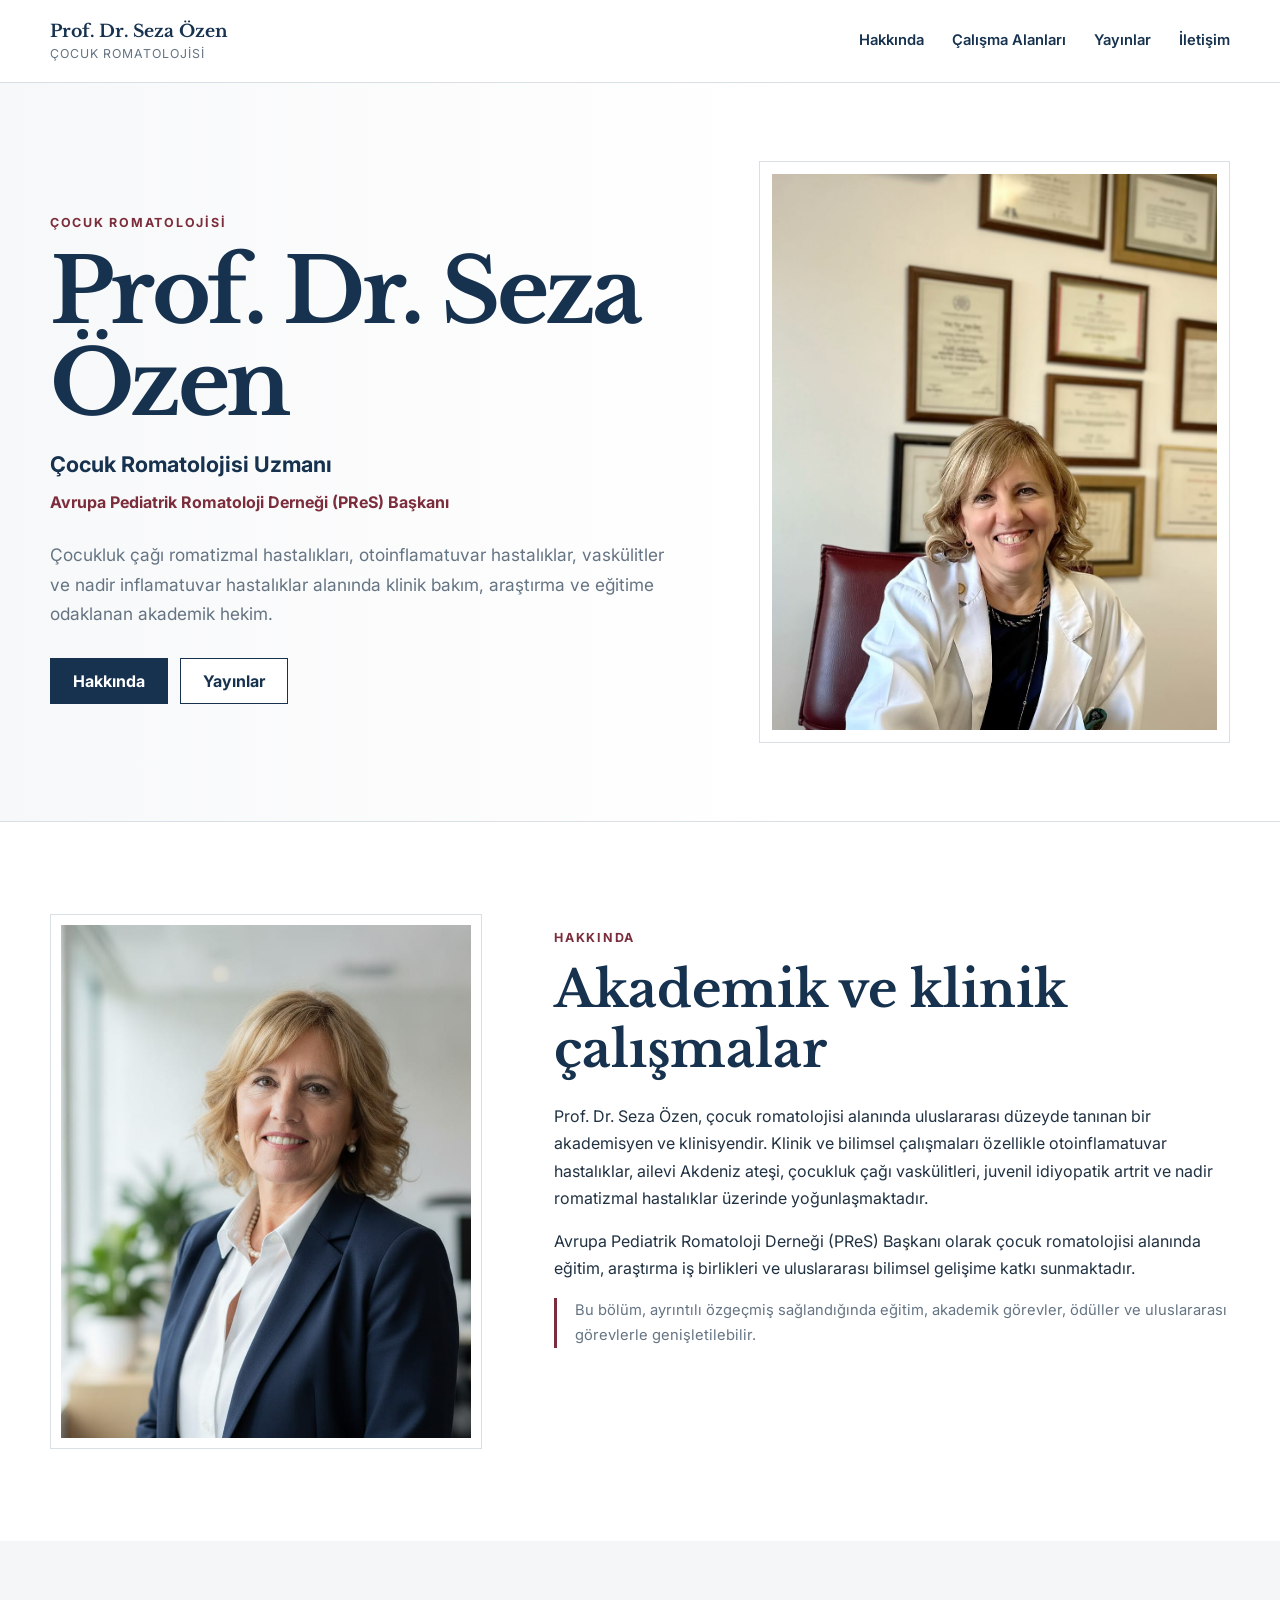
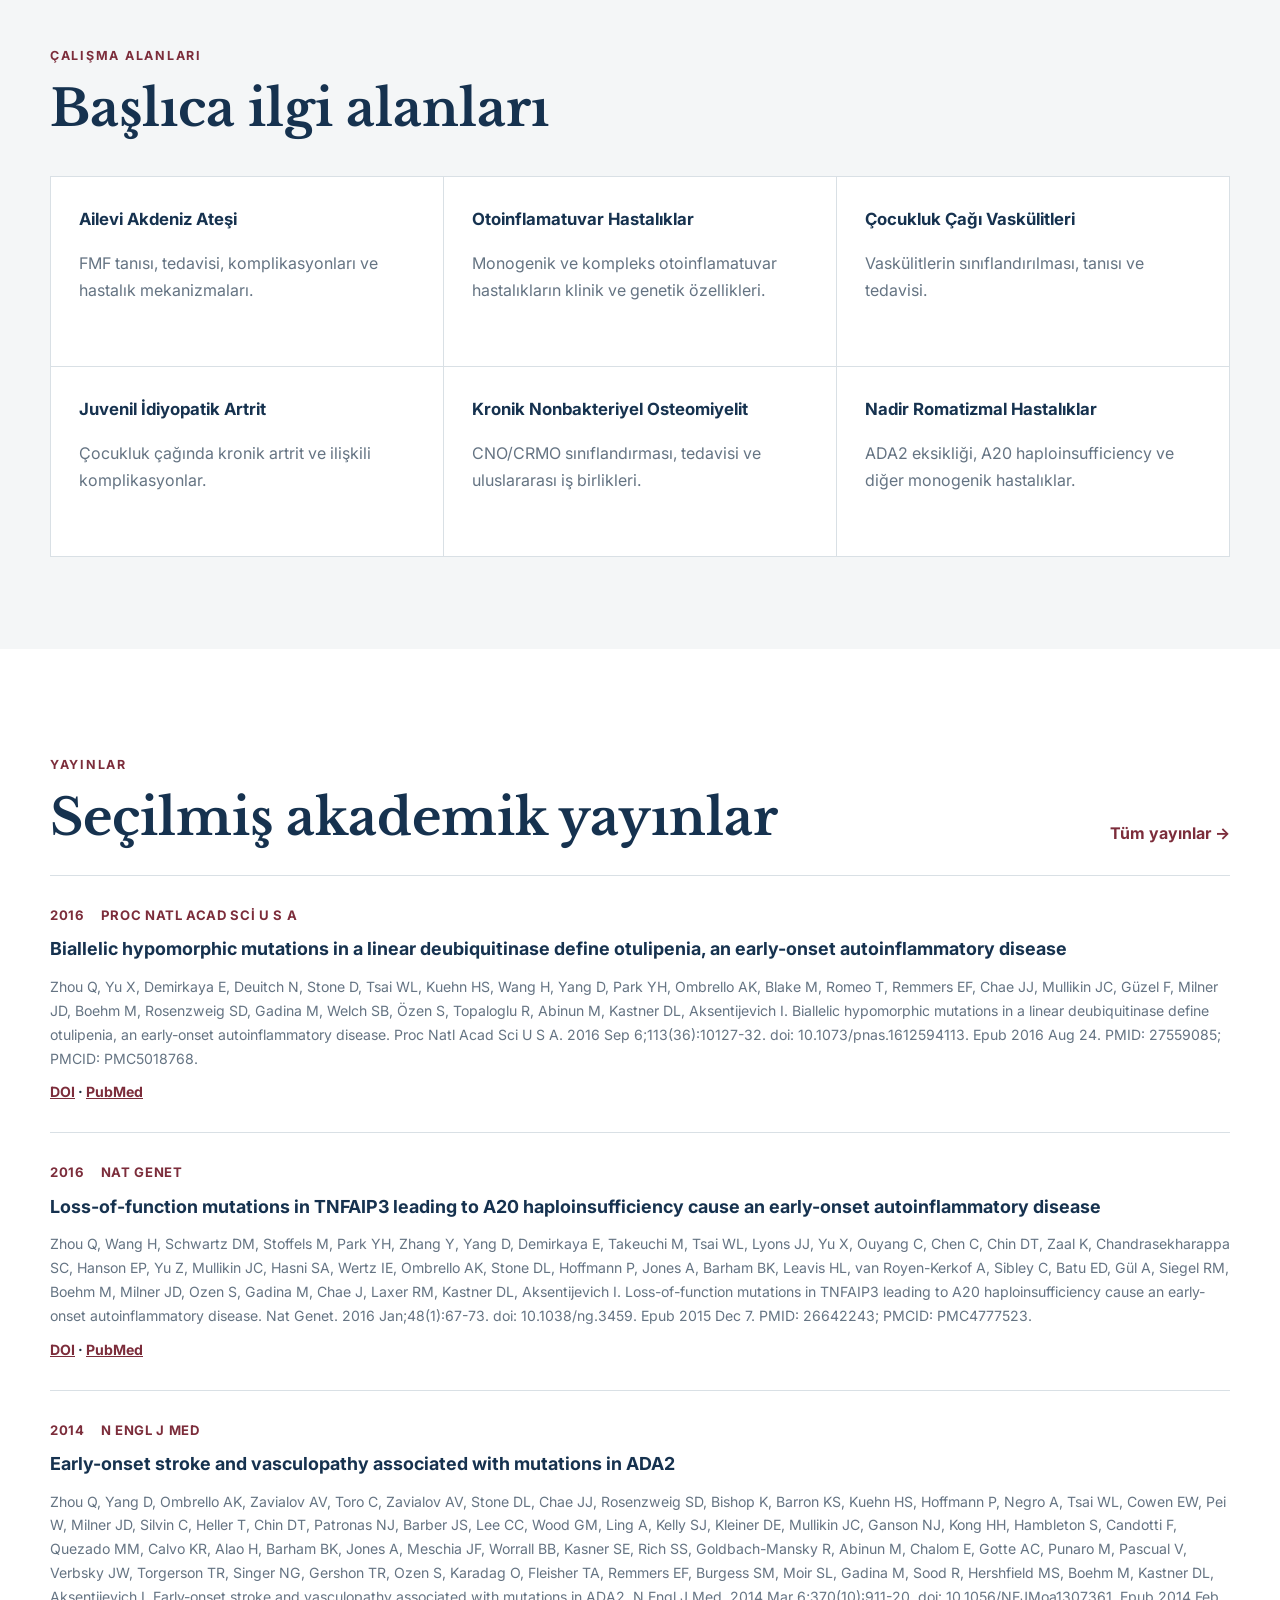
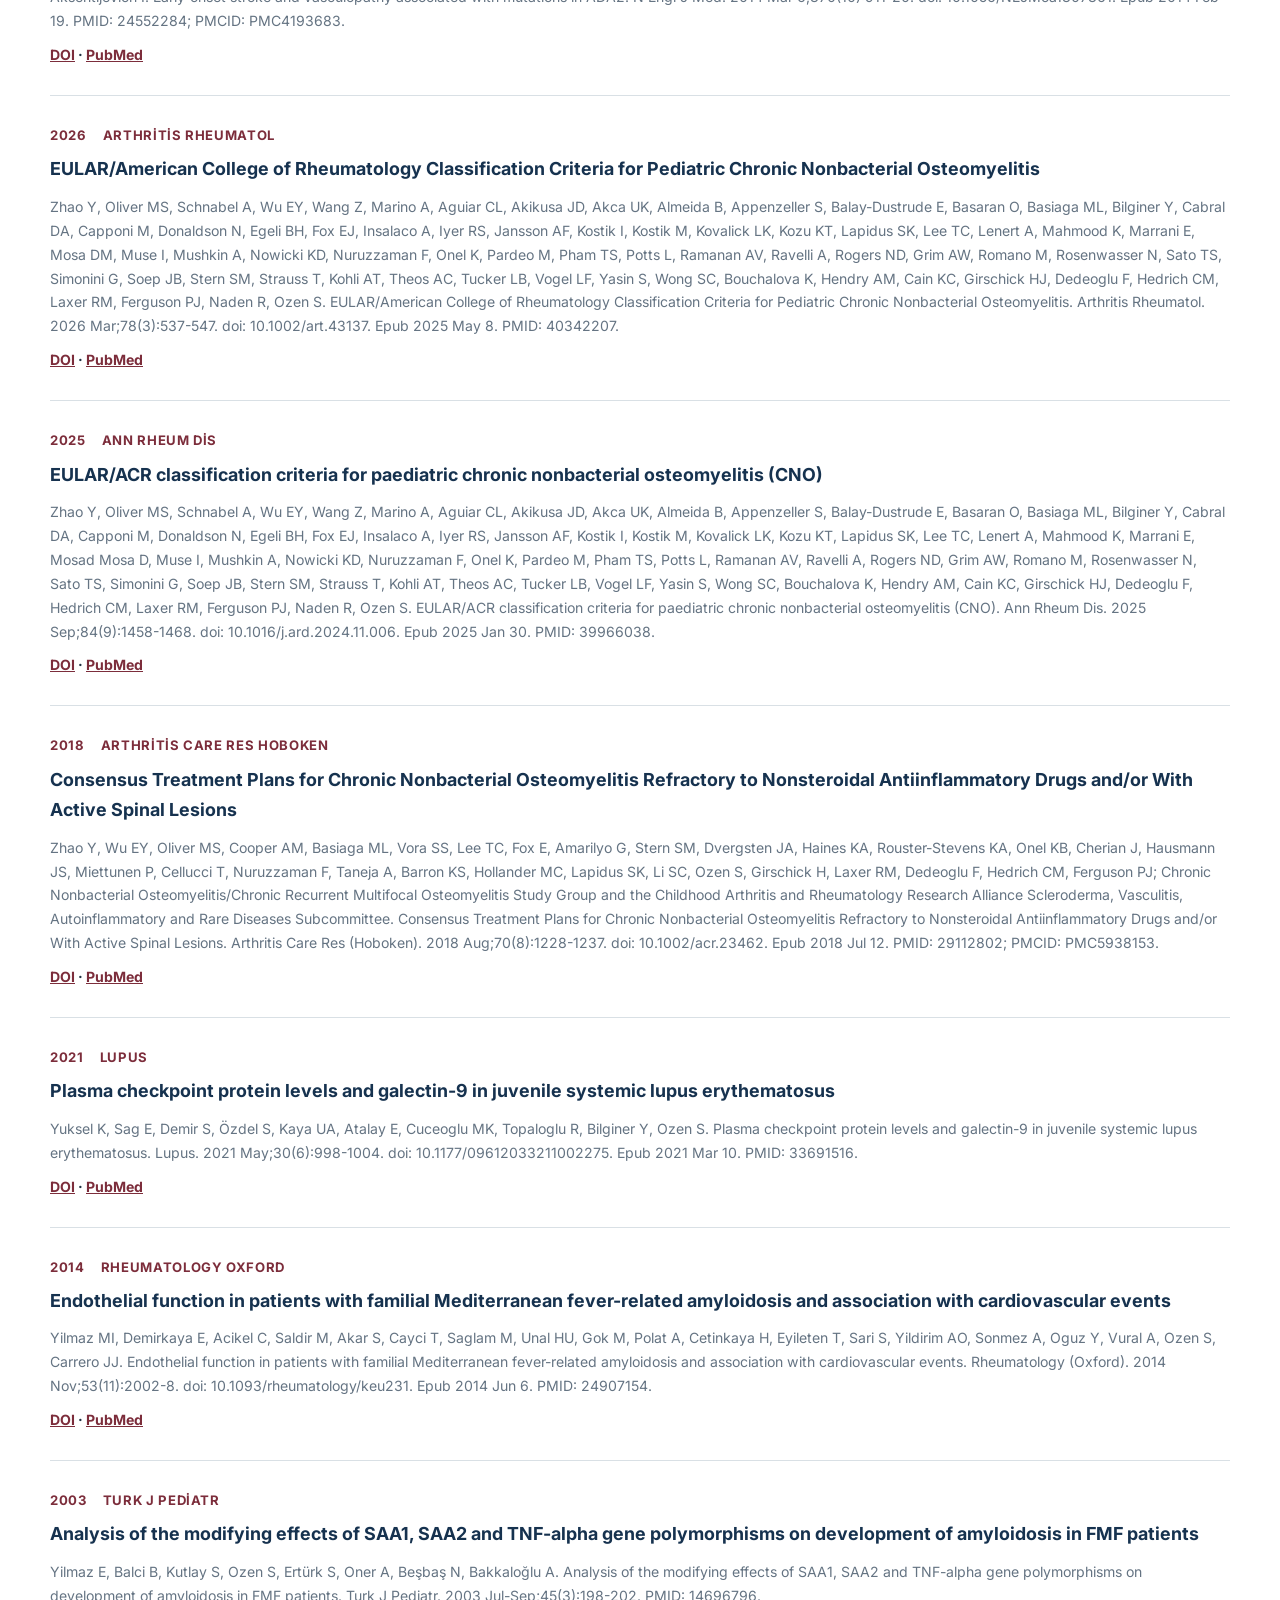
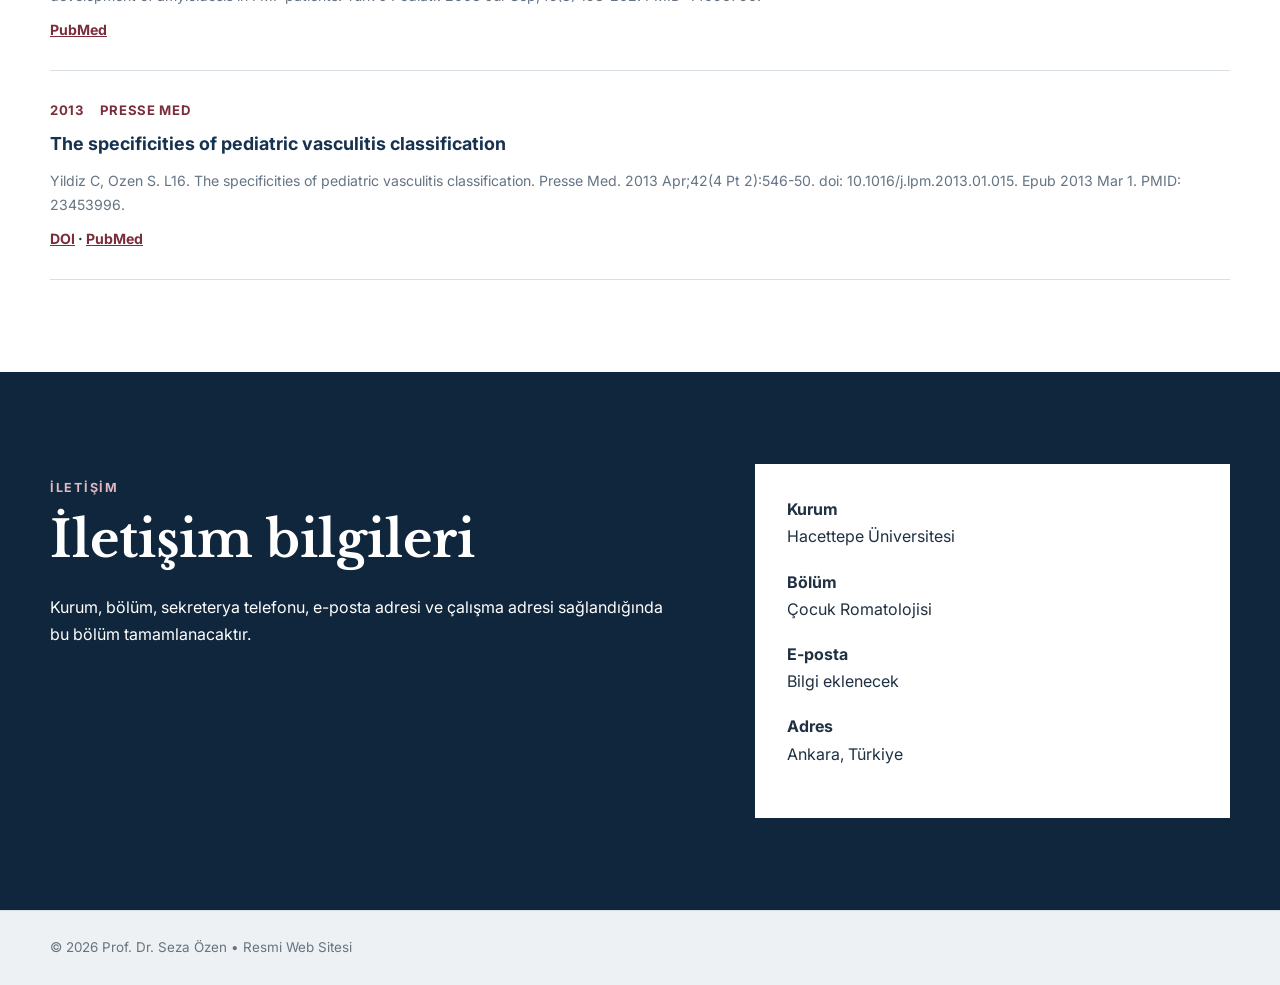
==== commit 7c17b8ab: "Add files via upload" ====
--- a/index.html
+++ b/index.html
@@ -3,12 +3,54 @@
 <head>
   <meta charset="UTF-8">
   <meta name="viewport" content="width=device-width, initial-scale=1.0">
-  <meta name="description" content="Prof. Dr. Seza Özen - Çocuk Romatolojisi Uzmanı ve Avrupa Pediatrik Romatoloji Derneği (PReS) Başkanı.">
-  <title>Prof. Dr. Seza Özen</title>
+  <meta name="description" content="Prof. Dr. Seza Özen; çocuk romatolojisi, ailevi Akdeniz ateşi, otoinflamatuvar hastalıklar, vaskülitler ve juvenil idiyopatik artrit alanlarında klinik ve akademik çalışmalar yürütmektedir.">
+  <title>Prof. Dr. Seza Özen | Çocuk Romatolojisi Uzmanı | PReS Başkanı</title>
   <link rel="preconnect" href="https://fonts.googleapis.com">
   <link rel="preconnect" href="https://fonts.gstatic.com" crossorigin>
   <link href="https://fonts.googleapis.com/css2?family=Inter:wght@400;500;600;700&family=Libre+Baskerville:wght@400;700&display=swap" rel="stylesheet">
   <link rel="stylesheet" href="style.css">
+
+  <meta name="author" content="Prof. Dr. Seza Özen">
+  <meta name="robots" content="index, follow, max-image-preview:large">
+  <meta name="theme-color" content="#16324f">
+  <link rel="icon" href="favicon.svg" type="image/svg+xml">
+
+  <meta property="og:type" content="website">
+  <meta property="og:locale" content="tr_TR">
+  <meta property="og:site_name" content="Prof. Dr. Seza Özen">
+  <meta property="og:title" content="Prof. Dr. Seza Özen">
+  <meta property="og:description" content="Çocuk Romatolojisi Uzmanı ve Avrupa Pediatrik Romatoloji Derneği (PReS) Başkanı.">
+  <meta property="og:image:alt" content="Prof. Dr. Seza Özen">
+
+  <meta name="twitter:card" content="summary">
+  <meta name="twitter:title" content="Prof. Dr. Seza Özen">
+  <meta name="twitter:description" content="Çocuk Romatolojisi Uzmanı ve Avrupa Pediatrik Romatoloji Derneği (PReS) Başkanı.">
+
+  <script type="application/ld+json">
+  {
+    "@context": "https://schema.org",
+    "@type": "Person",
+    "name": "Prof. Dr. Seza Özen",
+    "honorificPrefix": "Prof. Dr.",
+    "jobTitle": [
+      "Çocuk Romatolojisi Uzmanı",
+      "Avrupa Pediatrik Romatoloji Derneği (PReS) Başkanı"
+    ],
+    "affiliation": {
+      "@type": "Organization",
+      "name": "Hacettepe Üniversitesi"
+    },
+    "knowsAbout": [
+      "Çocuk Romatolojisi",
+      "Ailevi Akdeniz Ateşi",
+      "Otoinflamatuvar Hastalıklar",
+      "Çocukluk Çağı Vaskülitleri",
+      "Juvenil İdiyopatik Artrit",
+      "Kronik Nonbakteriyel Osteomiyelit"
+    ]]
+  }
+  </script>
+
 </head>
 <body>
   <header class="site-header">
@@ -17,6 +59,7 @@
         <strong>Prof. Dr. Seza Özen</strong>
         <span>Çocuk Romatolojisi</span>
       </a>
+      <button class="menu-button" type="button" aria-label="Menüyü aç" aria-expanded="false">Menü</button>
       <nav class="nav" aria-label="Ana menü">
         <a href="#hakkinda">Hakkında</a>
         <a href="#alanlar">Çalışma Alanları</a>
@@ -95,11 +138,13 @@
 
     <section class="section" id="yayinlar">
       <div class="container">
-        <p class="section-label">Yayınlar</p>
-        <h2>Seçilmiş akademik yayınlar</h2>
-        <p class="section-intro">
-          Aşağıdaki liste gönderilen yayın dosyasındaki çalışmalar temel alınarak hazırlanmıştır.
-        </p>
+        <div class="section-heading-row">
+          <div>
+            <p class="section-label">Yayınlar</p>
+            <h2>Seçilmiş akademik yayınlar</h2>
+          </div>
+          <a class="all-publications-link" href="publications.html">Tüm yayınlar →</a>
+        </div>
         <div class="publications">
           
       <article class="publication">
@@ -228,9 +273,10 @@
 
   <footer>
     <div class="container footer-inner">
-      <span>© 2026 Prof. Dr. Seza Özen</span>
-      <span>Akademik ve klinik bilgilendirme sitesi</span>
+      <span>© 2026 Prof. Dr. Seza Özen • Resmi Web Sitesi</span>
+      <span></span>
     </div>
   </footer>
+  <script src="script.js"></script>
 </body>
 </html>
--- a/style.css
+++ b/style.css
@@ -382,3 +382,203 @@
     gap: 2px;
   }
 }
+
+
+.menu-button {
+  display: none;
+  border: 1px solid var(--navy);
+  background: var(--white);
+  color: var(--navy);
+  min-height: 40px;
+  padding: 0 14px;
+  font: inherit;
+  font-weight: 700;
+}
+
+.section-heading-row {
+  display: flex;
+  align-items: end;
+  justify-content: space-between;
+  gap: 24px;
+  margin-bottom: 28px;
+}
+
+.section-heading-row h2 {
+  margin-bottom: 0;
+}
+
+.all-publications-link {
+  color: var(--burgundy);
+  font-weight: 700;
+  text-decoration: none;
+  white-space: nowrap;
+}
+
+.all-publications-link:hover {
+  text-decoration: underline;
+}
+
+.page-hero {
+  padding: 70px 0 58px;
+  background: var(--soft);
+  border-bottom: 1px solid var(--line);
+}
+
+.page-title {
+  margin: 10px 0 14px;
+  font-size: clamp(2.8rem, 6vw, 5rem);
+}
+
+.page-intro {
+  max-width: 700px;
+  color: var(--muted);
+  margin: 0;
+}
+
+.publications-page {
+  padding-top: 54px;
+}
+
+@media (max-width: 900px) {
+  .header-inner {
+    position: relative;
+    flex-direction: row;
+    align-items: center;
+    padding: 16px 0;
+  }
+
+  .menu-button {
+    display: inline-flex;
+    align-items: center;
+    justify-content: center;
+  }
+
+  .nav {
+    display: none;
+    position: absolute;
+    top: 100%;
+    left: -20px;
+    right: -20px;
+    z-index: 30;
+    padding: 12px 20px 18px;
+    background: var(--white);
+    border-top: 1px solid var(--line);
+    border-bottom: 1px solid var(--line);
+    flex-direction: column;
+    gap: 0;
+  }
+
+  .nav.is-open {
+    display: flex;
+  }
+
+  .nav a {
+    padding: 11px 0;
+  }
+}
+
+@media (max-width: 580px) {
+  .section-heading-row {
+    align-items: flex-start;
+    flex-direction: column;
+  }
+
+  .all-publications-link {
+    white-space: normal;
+  }
+
+  .publication-citation {
+    overflow-wrap: anywhere;
+  }
+
+  .publication-links {
+    display: flex;
+    flex-wrap: wrap;
+    gap: 12px;
+  }
+}
+
+
+.publication-tools {
+  display: grid;
+  grid-template-columns: 1fr 260px;
+  gap: 18px;
+  padding: 22px;
+  margin-bottom: 16px;
+  background: var(--soft);
+  border: 1px solid var(--line);
+}
+
+.publication-tools label {
+  display: flex;
+  flex-direction: column;
+  gap: 7px;
+  color: var(--navy);
+  font-size: .84rem;
+  font-weight: 700;
+}
+
+.publication-tools input,
+.publication-tools select {
+  width: 100%;
+  min-height: 46px;
+  padding: 0 13px;
+  border: 1px solid #bcc7cf;
+  border-radius: 0;
+  background: var(--white);
+  color: var(--text);
+  font: inherit;
+}
+
+.publication-count {
+  color: var(--muted);
+  font-size: .9rem;
+  margin: 0 0 16px;
+}
+
+.no-publications {
+  padding: 32px 0;
+  color: var(--muted);
+  text-align: center;
+}
+
+.searchable-publication[hidden] {
+  display: none;
+}
+
+@media (max-width: 700px) {
+  .publication-tools {
+    grid-template-columns: 1fr;
+    padding: 16px;
+  }
+}
+
+.filter-reset {
+  align-self: end;
+  min-height: 46px;
+  padding: 0 16px;
+  border: 1px solid var(--navy);
+  background: var(--white);
+  color: var(--navy);
+  font: inherit;
+  font-weight: 700;
+  cursor: pointer;
+}
+
+.filter-reset:hover {
+  text-decoration: underline;
+}
+
+.publication-tools {
+  grid-template-columns: minmax(0, 1fr) 240px auto;
+}
+
+@media (max-width: 800px) {
+  .publication-tools {
+    grid-template-columns: 1fr;
+  }
+
+  .filter-reset {
+    width: 100%;
+  }
+}
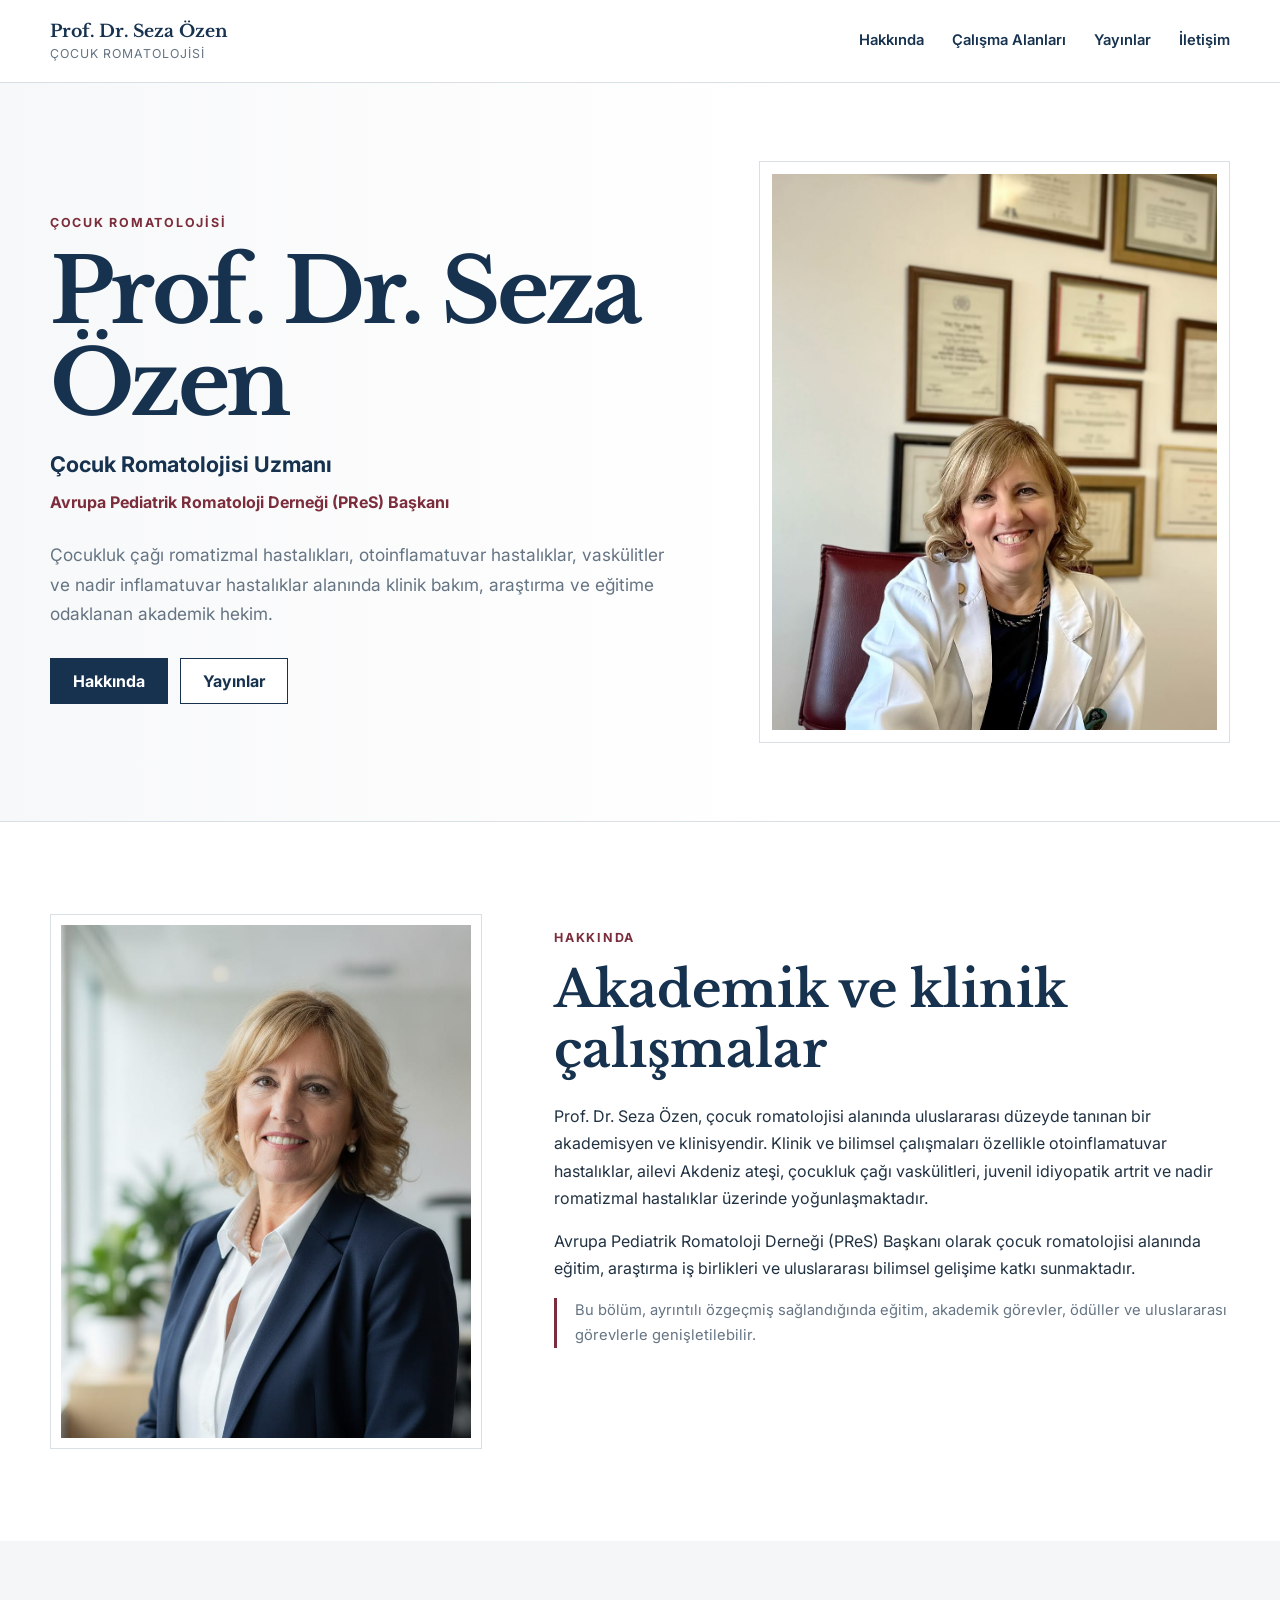
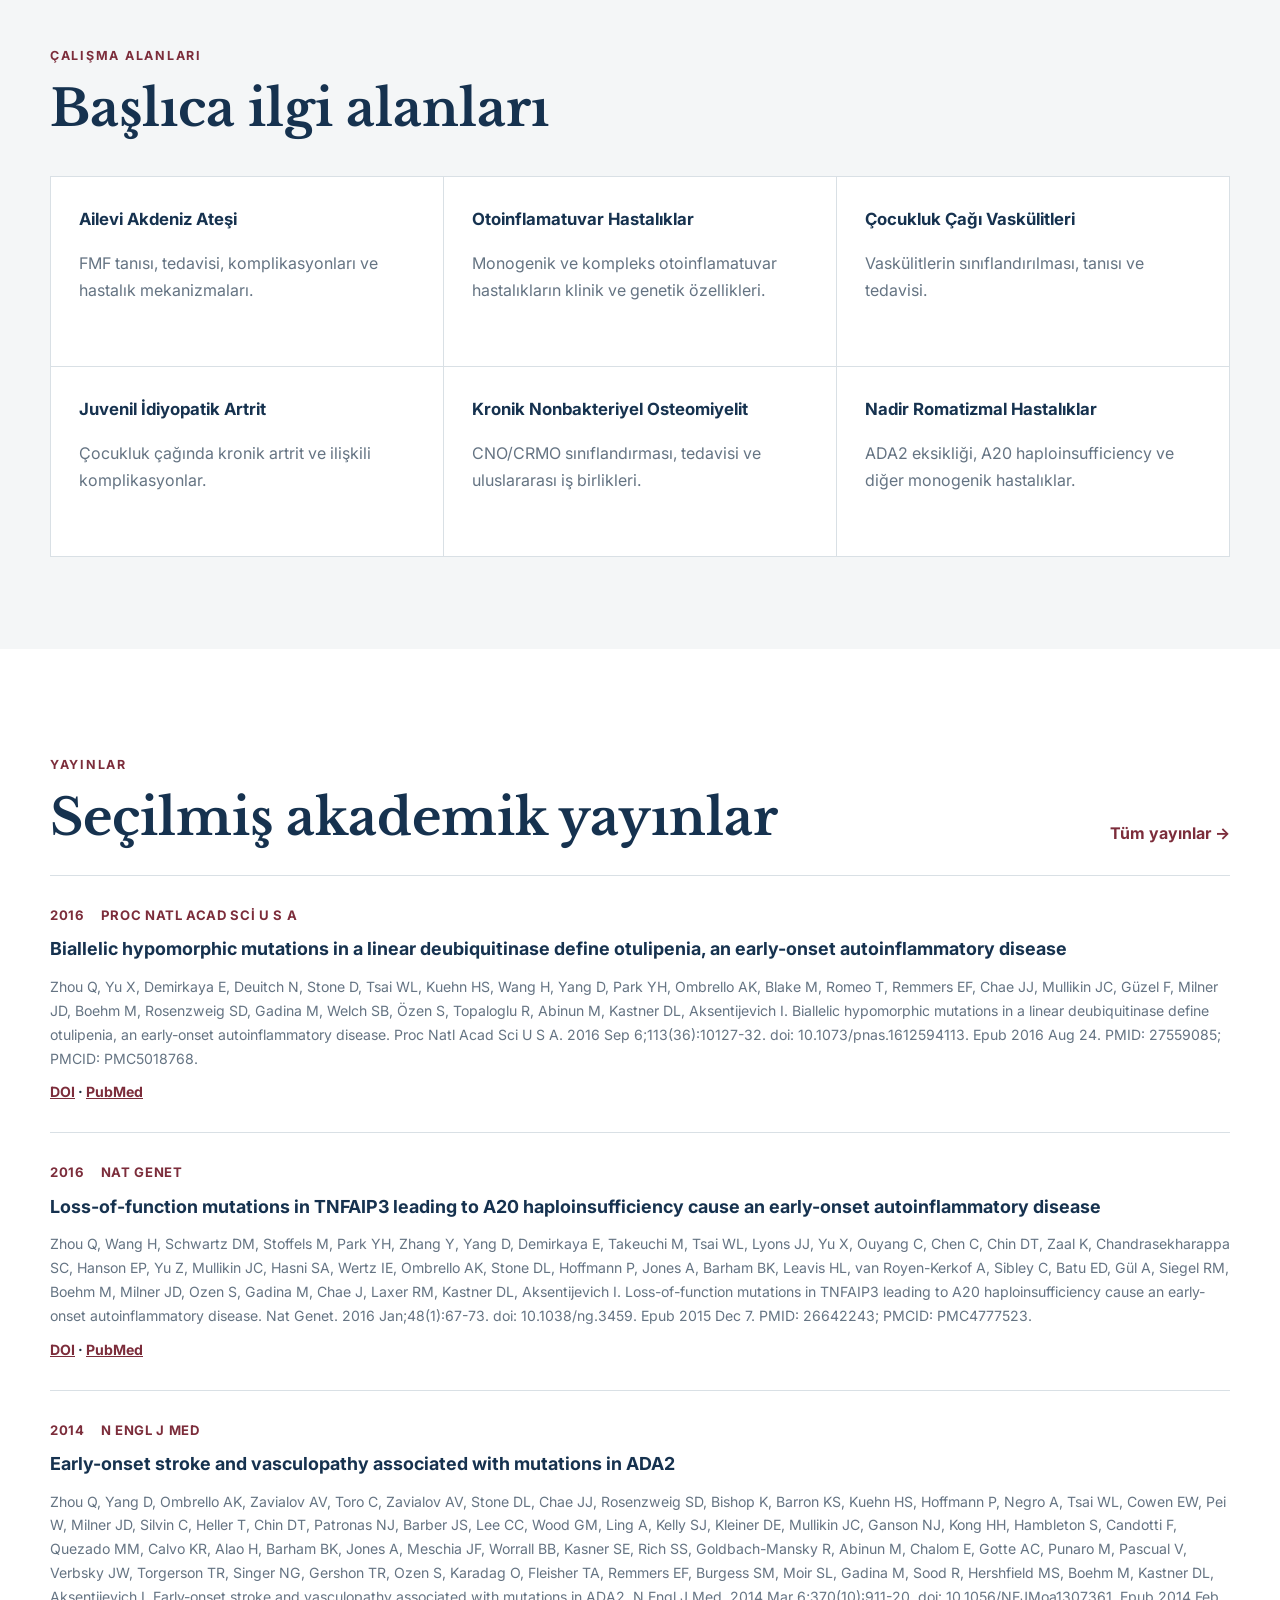
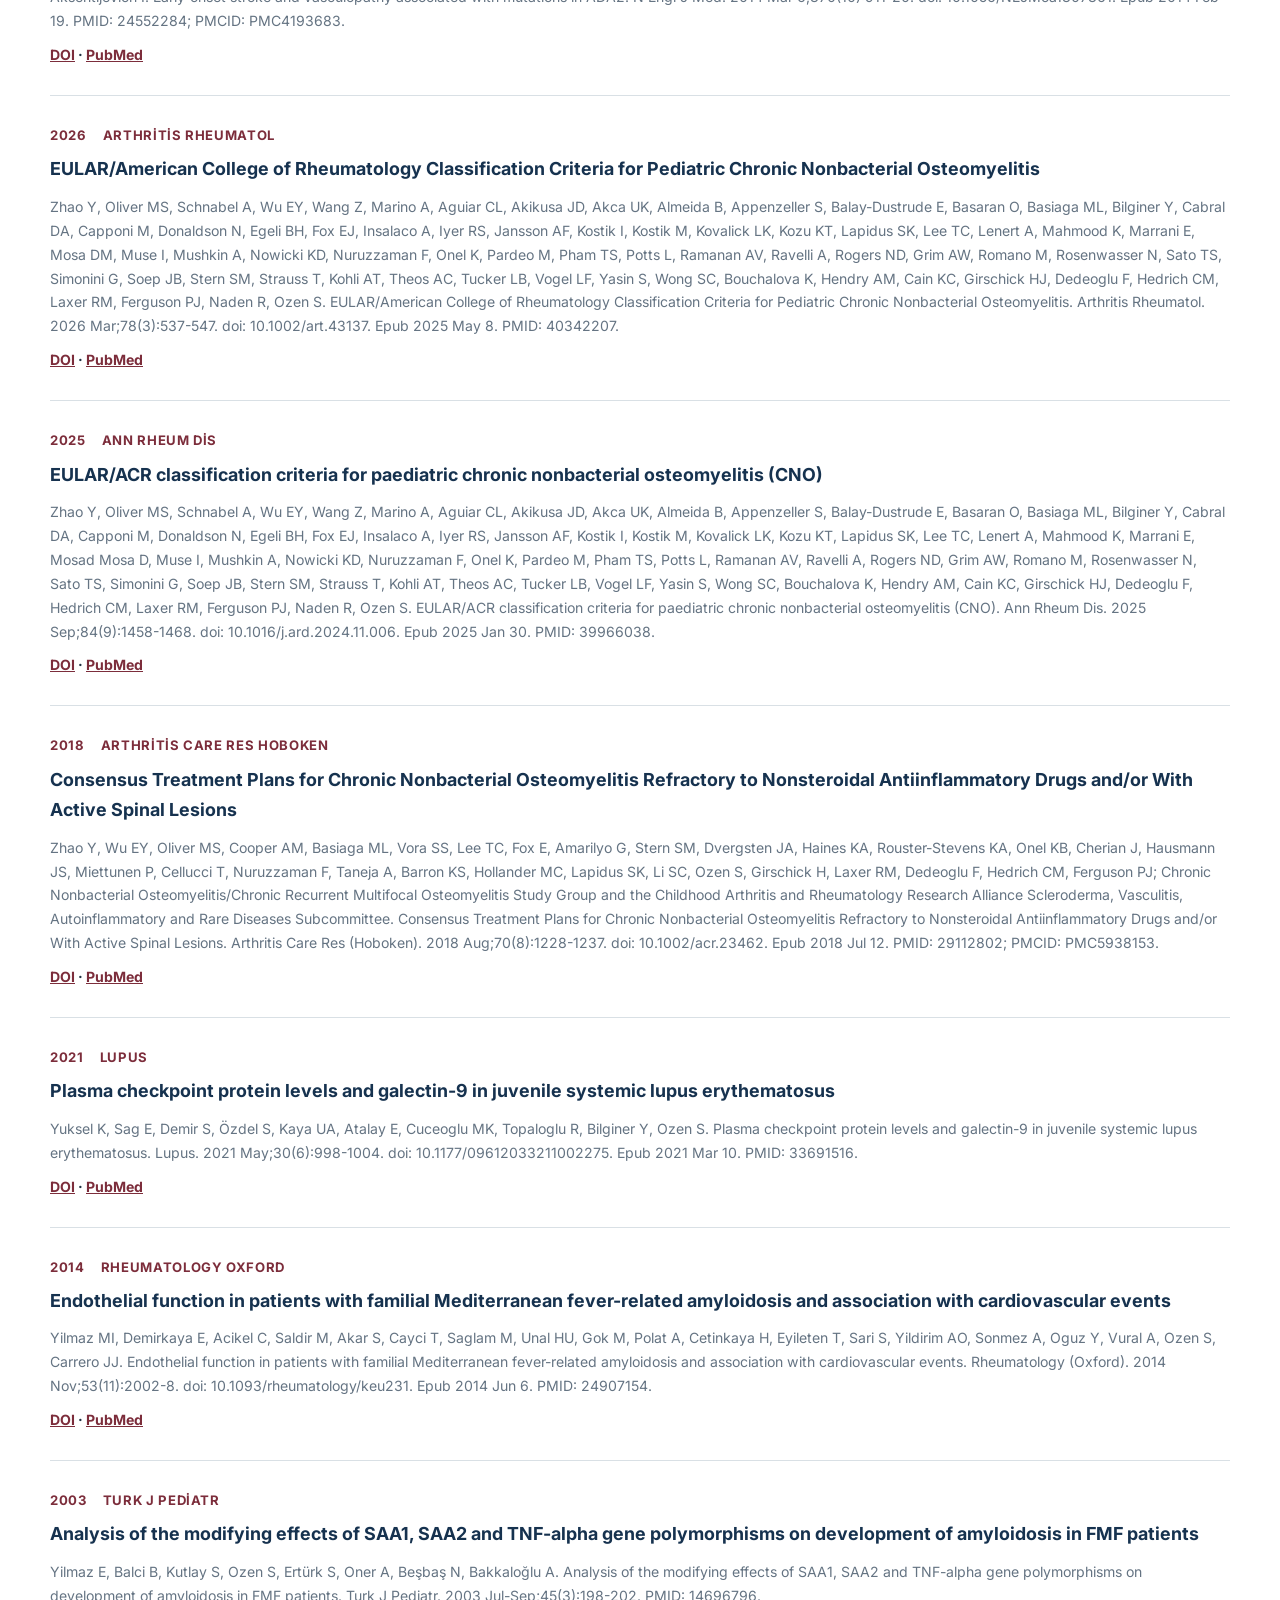
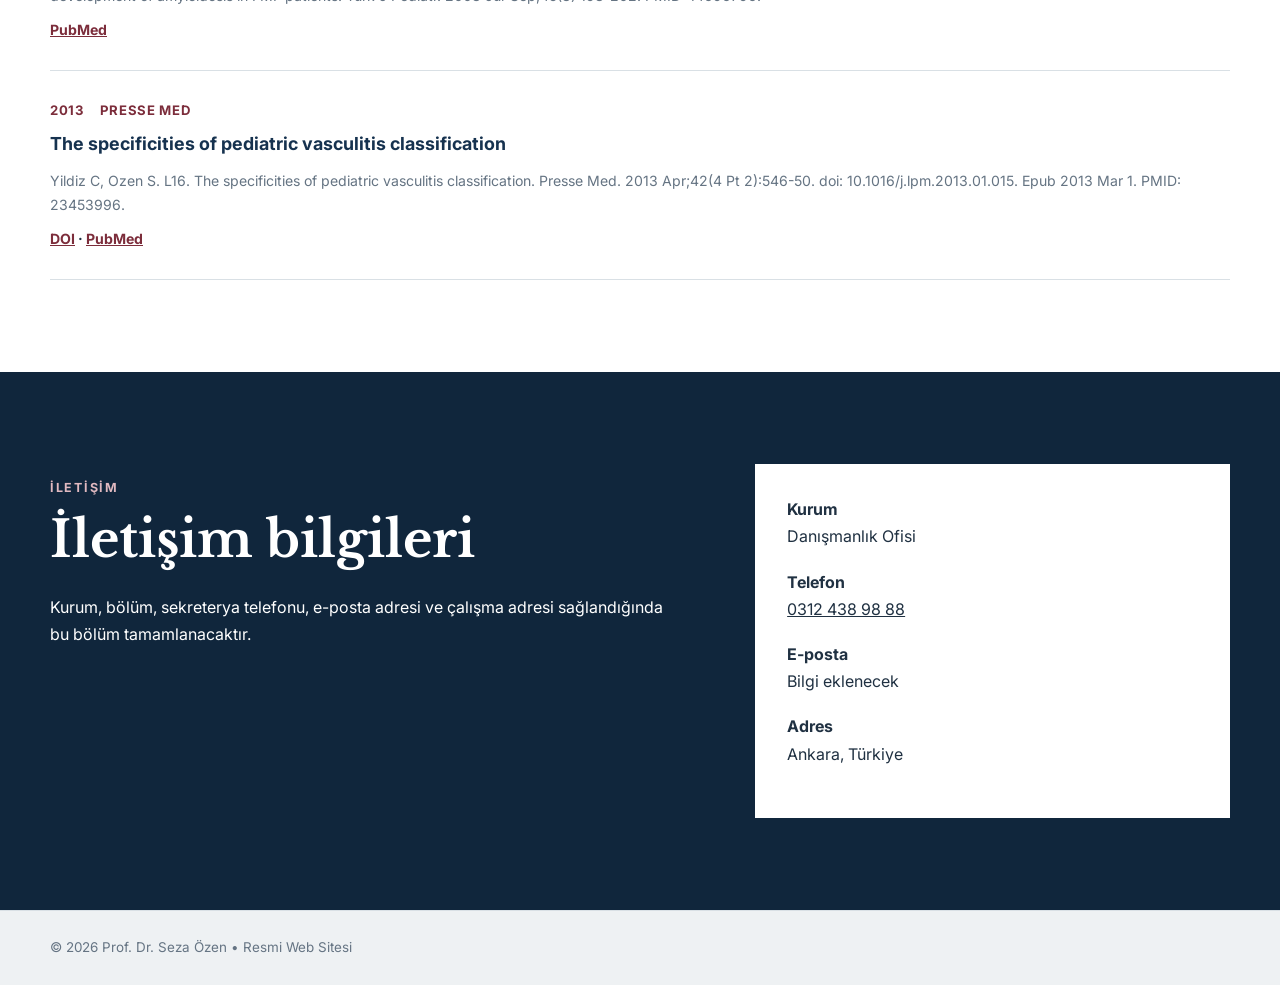
==== commit c4986fa5: "Add files via upload" ====
--- a/index.html
+++ b/index.html
@@ -51,6 +51,11 @@
   }
   </script>
 
+
+  <link rel="canonical" href="https://sezaozen.com/">
+  <meta property="og:url" content="https://sezaozen.com/">
+  <meta property="og:image" content="https://sezaozen.com/assets/seza-ozen-portrait.jpg">
+
 </head>
 <body>
   <header class="site-header">
@@ -262,8 +267,8 @@
           </p>
         </div>
         <div class="contact-box">
-          <p><strong>Kurum</strong><br>Hacettepe Üniversitesi</p>
-          <p><strong>Bölüm</strong><br>Çocuk Romatolojisi</p>
+          <p><strong>Kurum</strong><br>Danışmanlık Ofisi</p>
+          <p><strong>Telefon</strong><br><a href="tel:+903124389888">0312 438 98 88</a></p>
           <p><strong>E-posta</strong><br><span>Bilgi eklenecek</span></p>
           <p><strong>Adres</strong><br>Ankara, Türkiye</p>
         </div>
